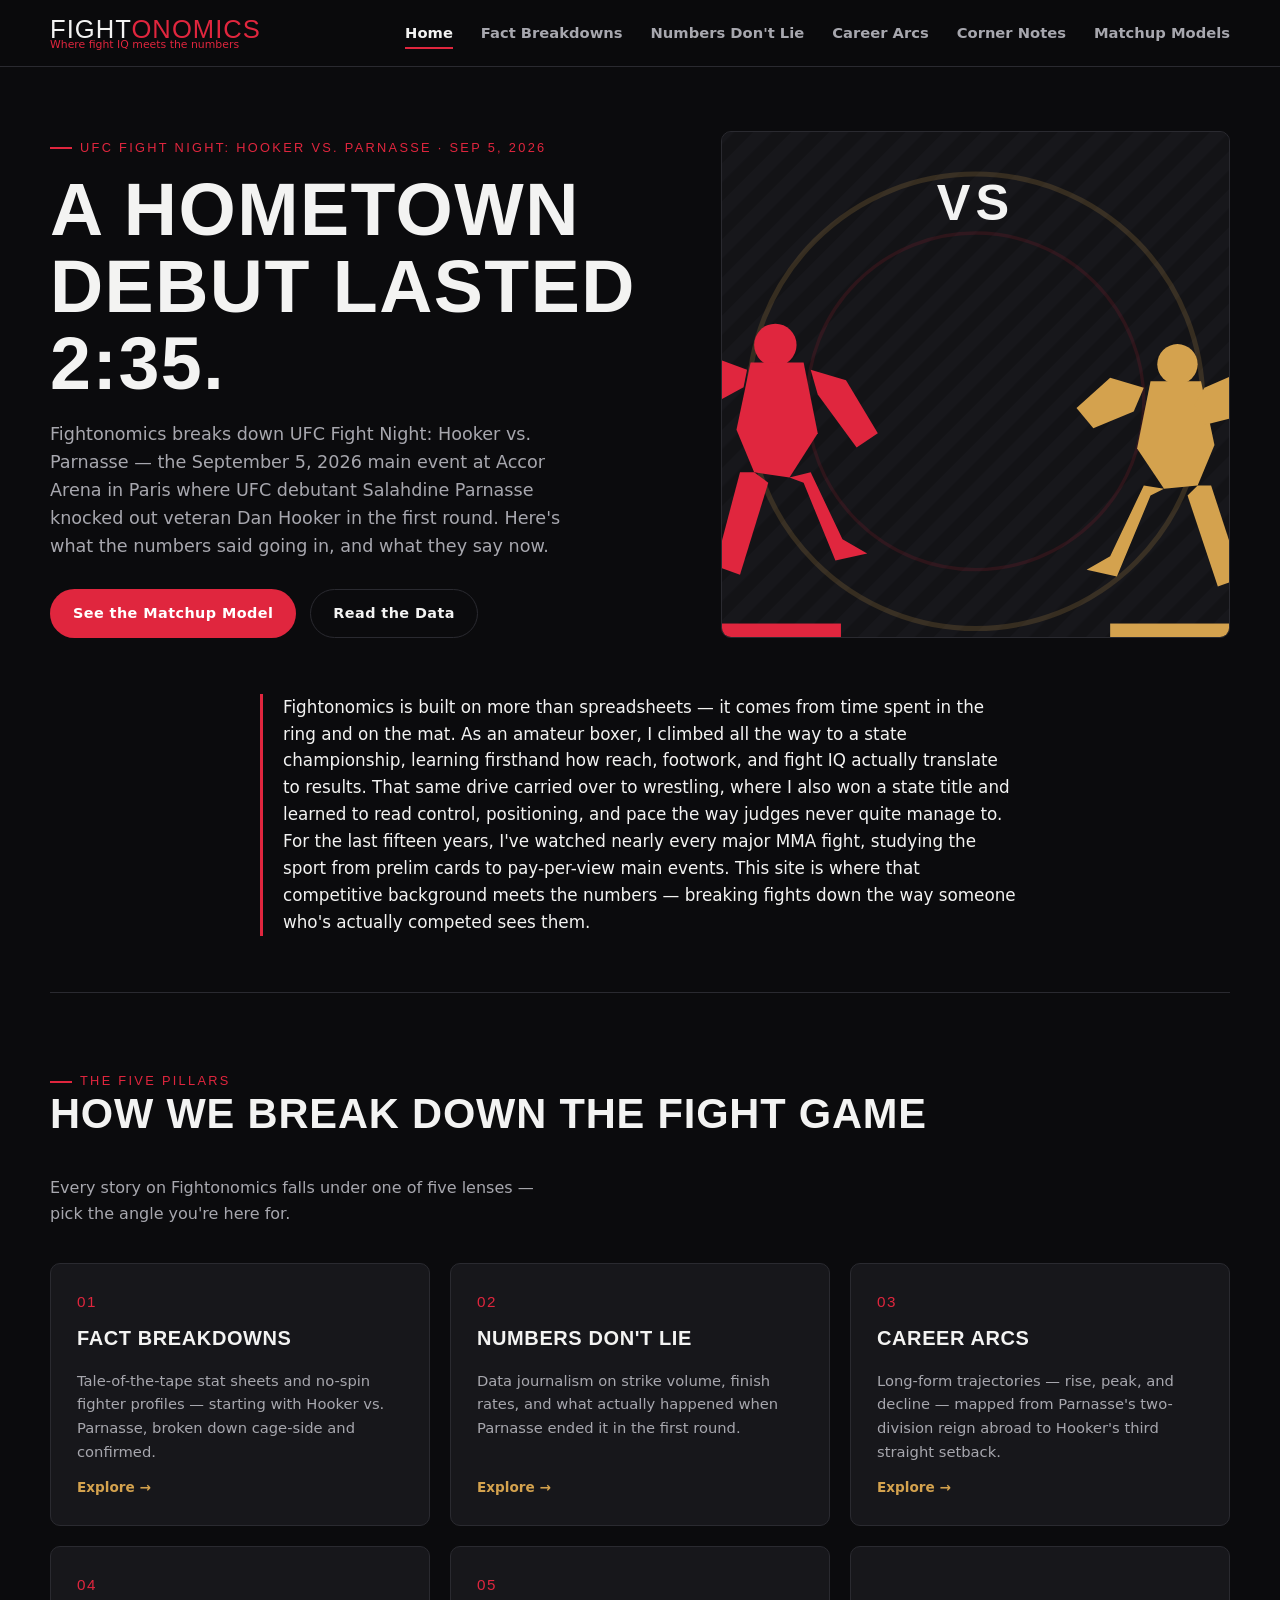
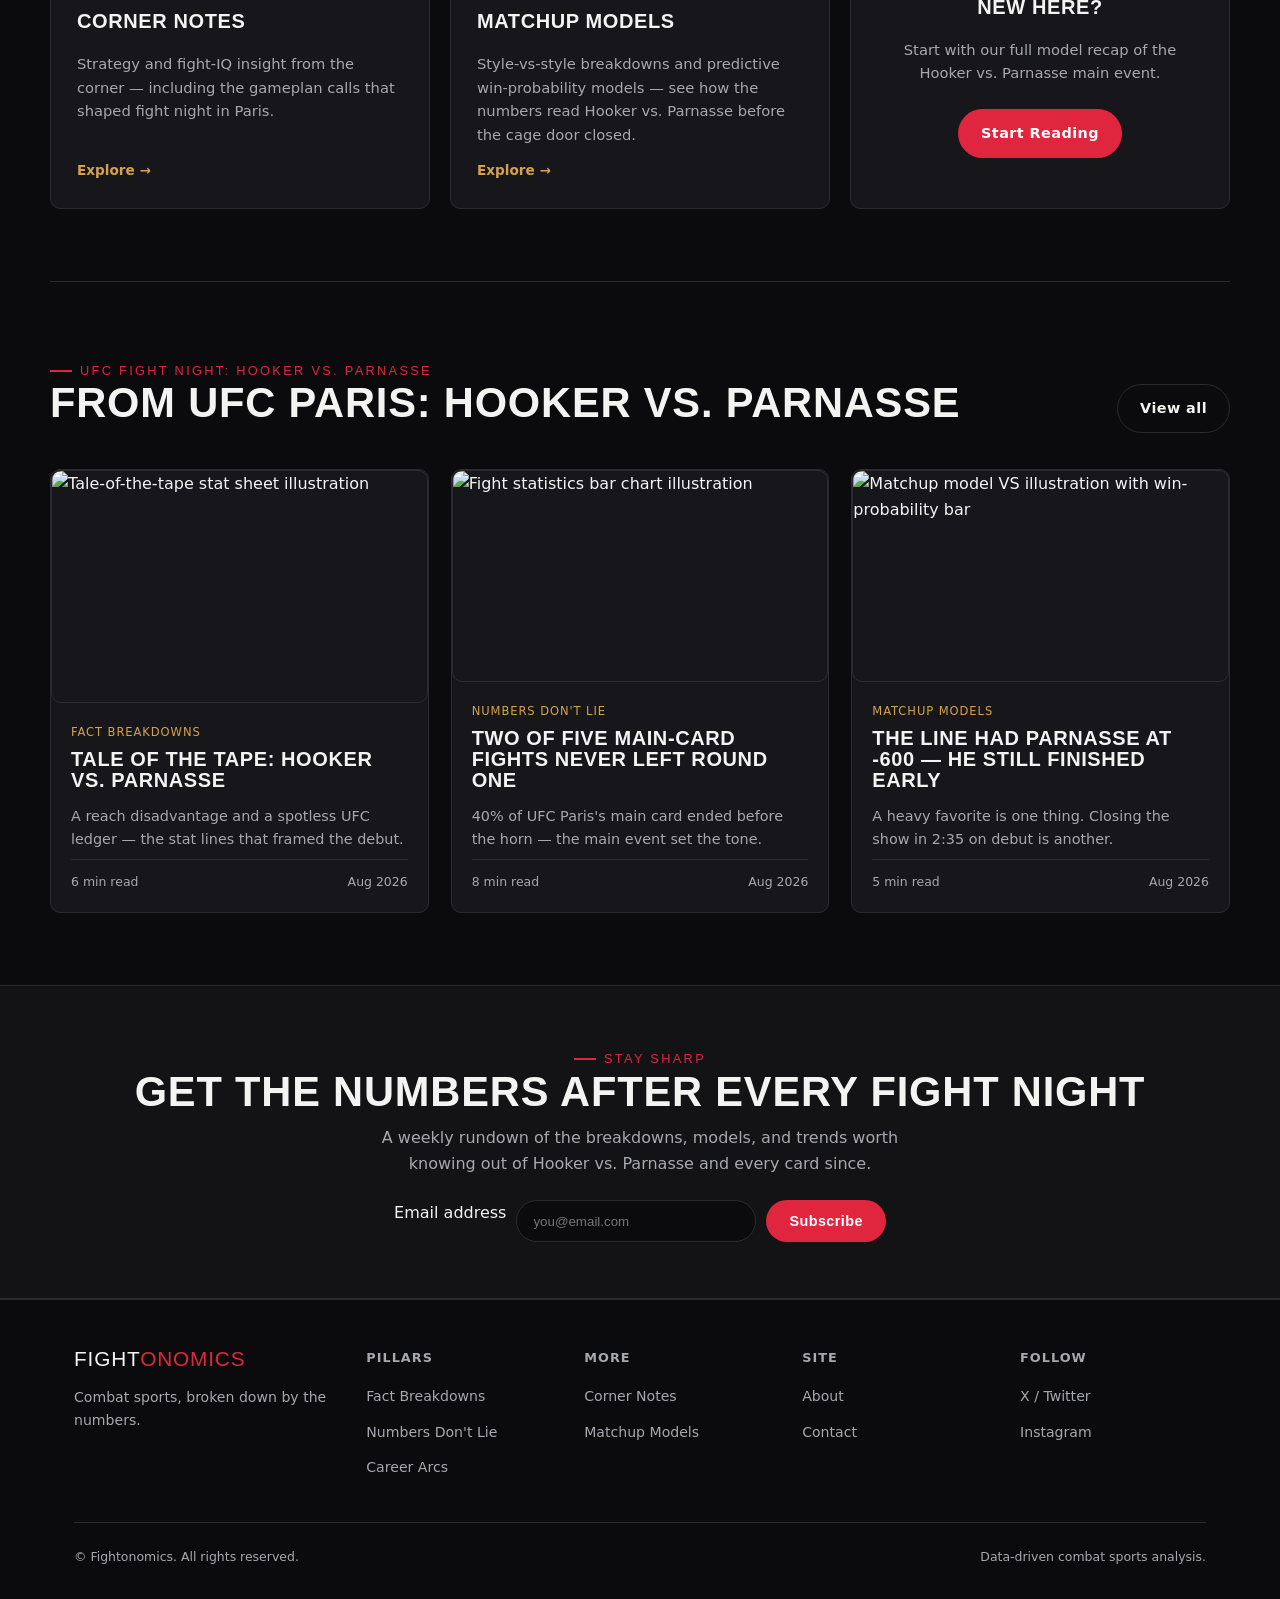
==== index.html @ f492d39c "Update site to the latest completed event: Hooker vs. Parnasse main was still framed as an UFC 330 (" ====
<!DOCTYPE html>
<html lang="en">
<head>
<meta charset="UTF-8">
<meta name="viewport" content="width=device-width, initial-scale=1.0">
<title>Parnasse Announces Himself in Paris — Fightonomics</title>
<meta name="description" content="Fightonomics breaks down UFC Fight Night: Hooker vs. Parnasse with fact-checked stat sheets, data journalism, career trajectories, corner-side insight, and a full matchup model recap.">
<link rel="canonical" href="https://jstoneman0715-gif.github.io/">
<link rel="stylesheet" href="style.css">
</head>
<body>

<header class="site-header">
  <div class="container nav">
    <a href="index.html" class="brand">
      <span class="brand-mark">FIGHT<span>ONOMICS</span>
        <span class="brand-tag">Where fight IQ meets the numbers</span>
      </span>
    </a>
    <button class="nav-toggle" aria-label="Toggle navigation" aria-expanded="false">
      <span></span><span></span><span></span>
    </button>
    <ul class="nav-links">
      <li><a href="index.html" aria-current="page">Home</a></li>
      <li><a href="fact-breakdowns.html">Fact Breakdowns</a></li>
      <li><a href="numbers-dont-lie.html">Numbers Don't Lie</a></li>
      <li><a href="career-arcs.html">Career Arcs</a></li>
      <li><a href="corner-notes.html">Corner Notes</a></li>
      <li><a href="matchup-models.html">Matchup Models</a></li>
    </ul>
  </div>
</header>

<main>

  <!-- ================= HERO ================= -->
  <section class="hero container">
    <div class="hero-grid">
      <div>
        <span class="eyebrow">UFC Fight Night: Hooker vs. Parnasse · Sep 5, 2026</span>
        <h1>A hometown debut lasted 2:35.</h1>
        <p class="lede">Fightonomics breaks down UFC Fight Night: Hooker vs. Parnasse — the September 5, 2026 main event at Accor Arena in Paris where UFC debutant Salahdine Parnasse knocked out veteran Dan Hooker in the first round. Here's what the numbers said going in, and what they say now.</p>
        <div class="hero-actions">
          <a href="matchup-models.html" class="btn btn-primary">See the Matchup Model</a>
          <a href="numbers-dont-lie.html" class="btn btn-outline">Read the Data</a>
        </div>
      </div>
      <img class="art ph-hero" src="images/hero-hooker-parnasse.svg" alt="Dan Hooker and Salahdine Parnasse squaring off before the bell">
    </div>
  </section>

  <!-- ================= INTRO / ABOUT THE AUTHOR ================= -->
  <section class="container intro-bio-wrap">
    <p class="intro-bio">Fightonomics is built on more than spreadsheets — it comes from time spent in the ring and on the mat. As an amateur boxer, I climbed all the way to a state championship, learning firsthand how reach, footwork, and fight IQ actually translate to results. That same drive carried over to wrestling, where I also won a state title and learned to read control, positioning, and pace the way judges never quite manage to. For the last fifteen years, I've watched nearly every major MMA fight, studying the sport from prelim cards to pay-per-view main events. This site is where that competitive background meets the numbers — breaking fights down the way someone who's actually competed sees them.</p>
  </section>

  <!-- ================= 5 PILLARS ================= -->
  <section class="section container">
    <div class="section-head">
      <div>
        <span class="eyebrow">The Five Pillars</span>
        <h2>How we break down the fight game</h2>
      </div>
      <p>Every story on Fightonomics falls under one of five lenses — pick the angle you're here for.</p>
    </div>

    <div class="pillars-grid">
      <div class="pillar-card">
        <span class="pillar-num">01</span>
        <h3>Fact Breakdowns</h3>
        <p>Tale-of-the-tape stat sheets and no-spin fighter profiles — starting with Hooker vs. Parnasse, broken down cage-side and confirmed.</p>
        <a href="fact-breakdowns.html" class="card-link">Explore &rarr;</a>
      </div>
      <div class="pillar-card">
        <span class="pillar-num">02</span>
        <h3>Numbers Don't Lie</h3>
        <p>Data journalism on strike volume, finish rates, and what actually happened when Parnasse ended it in the first round.</p>
        <a href="numbers-dont-lie.html" class="card-link">Explore &rarr;</a>
      </div>
      <div class="pillar-card">
        <span class="pillar-num">03</span>
        <h3>Career Arcs</h3>
        <p>Long-form trajectories — rise, peak, and decline — mapped from Parnasse's two-division reign abroad to Hooker's third straight setback.</p>
        <a href="career-arcs.html" class="card-link">Explore &rarr;</a>
      </div>
      <div class="pillar-card">
        <span class="pillar-num">04</span>
        <h3>Corner Notes</h3>
        <p>Strategy and fight-IQ insight from the corner — including the gameplan calls that shaped fight night in Paris.</p>
        <a href="corner-notes.html" class="card-link">Explore &rarr;</a>
      </div>
      <div class="pillar-card">
        <span class="pillar-num">05</span>
        <h3>Matchup Models</h3>
        <p>Style-vs-style breakdowns and predictive win-probability models — see how the numbers read Hooker vs. Parnasse before the cage door closed.</p>
        <a href="matchup-models.html" class="card-link">Explore &rarr;</a>
      </div>
      <div class="pillar-card" style="justify-content:center; align-items:center; text-align:center;">
        <h3 style="margin-bottom:6px;">New here?</h3>
        <p>Start with our full model recap of the Hooker vs. Parnasse main event.</p>
        <a href="matchup-models.html" class="btn btn-primary" style="margin-top:10px;">Start Reading</a>
      </div>
    </div>
  </section>

  <!-- ================= FEATURED ================= -->
  <section class="section container">
    <div class="section-head">
      <div>
        <span class="eyebrow">UFC Fight Night: Hooker vs. Parnasse</span>
        <h2>From UFC Paris: Hooker vs. Parnasse</h2>
      </div>
      <a href="numbers-dont-lie.html" class="btn btn-outline">View all</a>
    </div>

    <div class="card-grid">
      <article class="article-card">
        <img class="art ph-wide" src="images/card-tape.svg" alt="Tale-of-the-tape stat sheet illustration">
        <div class="card-body">
          <span class="card-meta">Fact Breakdowns</span>
          <h3>Tale of the Tape: Hooker vs. Parnasse</h3>
          <p>A reach disadvantage and a spotless UFC ledger — the stat lines that framed the debut.</p>
          <div class="card-foot">
            <span>6 min read</span>
            <span>Aug 2026</span>
          </div>
        </div>
      </article>

      <article class="article-card">
        <img class="art ph-wide" src="images/card-data.svg" alt="Fight statistics bar chart illustration">
        <div class="card-body">
          <span class="card-meta">Numbers Don't Lie</span>
          <h3>Two of five main-card fights never left round one</h3>
          <p>40% of UFC Paris's main card ended before the horn — the main event set the tone.</p>
          <div class="card-foot">
            <span>8 min read</span>
            <span>Aug 2026</span>
          </div>
        </div>
      </article>

      <article class="article-card">
        <img class="art ph-wide" src="images/card-matchup.svg" alt="Matchup model VS illustration with win-probability bar">
        <div class="card-body">
          <span class="card-meta">Matchup Models</span>
          <h3>The line had Parnasse at -600 — he still finished early</h3>
          <p>A heavy favorite is one thing. Closing the show in 2:35 on debut is another.</p>
          <div class="card-foot">
            <span>5 min read</span>
            <span>Aug 2026</span>
          </div>
        </div>
      </article>
    </div>
  </section>

  <!-- ================= CTA ================= -->
  <section class="cta-band">
    <div class="container">
      <span class="eyebrow" style="justify-content:center;">Stay Sharp</span>
      <h2>Get the numbers after every fight night</h2>
      <p>A weekly rundown of the breakdowns, models, and trends worth knowing out of Hooker vs. Parnasse and every card since.</p>
      <form onsubmit="return false;" style="display:flex; gap:10px; justify-content:center; flex-wrap:wrap;">
        <label for="signup-email" class="visually-hidden">Email address</label>
        <input type="email" id="signup-email" name="email" autocomplete="email" placeholder="you@email.com" style="padding:12px 16px; border-radius:999px; border:1px solid var(--border); background:var(--bg); color:var(--text); min-width:240px;">
        <button class="btn btn-primary" type="submit">Subscribe</button>
      </form>
    </div>
  </section>

</main>

<footer class="site-footer">
  <div class="container">
    <div class="footer-grid">
      <div class="footer-col">
        <span class="brand-mark" style="font-size:1.3rem;">FIGHT<span style="color:var(--accent);">ONOMICS</span></span>
        <p style="margin-top:12px; font-size:0.88rem; max-width:260px;">Combat sports, broken down by the numbers.</p>
      </div>
      <div class="footer-col">
        <h4>Pillars</h4>
        <ul>
          <li><a href="fact-breakdowns.html">Fact Breakdowns</a></li>
          <li><a href="numbers-dont-lie.html">Numbers Don't Lie</a></li>
          <li><a href="career-arcs.html">Career Arcs</a></li>
        </ul>
      </div>
      <div class="footer-col">
        <h4>More</h4>
        <ul>
          <li><a href="corner-notes.html">Corner Notes</a></li>
          <li><a href="matchup-models.html">Matchup Models</a></li>
        </ul>
      </div>
      <div class="footer-col">
        <h4>Site</h4>
        <ul>
          <li><a href="#">About</a></li>
          <li><a href="#">Contact</a></li>
        </ul>
      </div>
      <div class="footer-col">
        <h4>Follow</h4>
        <ul>
          <li><a href="#">X / Twitter</a></li>
          <li><a href="#">Instagram</a></li>
        </ul>
      </div>
    </div>
    <div class="footer-bottom">
      <span>&copy; <span id="year"></span> Fightonomics. All rights reserved.</span>
      <span>Data-driven combat sports analysis.</span>
    </div>
  </div>
</footer>

<script src="script.js"></script>
</body>
</html>
---- style.css ----
/* ==========================================================================
   Fightonomics — global styles
   ========================================================================== */

:root {
  --bg: #0b0b0d;
  --bg-alt: #131316;
  --bg-card: #17171b;
  --border: #2a2a30;
  --text: #f3f3f2;
  --text-dim: #a7a7ae;
  --accent: #e0263e;      /* fight-night red */
  --accent-dim: #8c1826;
  --gold: #d4a24e;        /* corner-gold accent */
  --radius: 10px;
  --max-width: 1180px;
  --font-display: "Bebas Neue", "Archivo Black", Impact, sans-serif;
  --font-body: "Inter", "Segoe UI", system-ui, -apple-system, sans-serif;
}

* { box-sizing: border-box; }

html { scroll-behavior: smooth; }

body {
  margin: 0;
  background: var(--bg);
  color: var(--text);
  font-family: var(--font-body);
  line-height: 1.6;
  -webkit-font-smoothing: antialiased;
}

img { max-width: 100%; display: block; }

a { color: inherit; text-decoration: none; }

.container {
  max-width: var(--max-width);
  margin: 0 auto;
  padding: 0 24px;
}

/* Fallback display font stack — no external font loads by default */
h1, h2, h3, .brand-mark, .stat-num {
  font-family: var(--font-display), var(--font-body);
  letter-spacing: 0.02em;
  text-transform: uppercase;
  line-height: 1.05;
}

h1 { font-size: clamp(2.4rem, 6vw, 4.6rem); margin: 0 0 16px; }
h2 { font-size: clamp(1.8rem, 4vw, 2.6rem); margin: 0 0 8px; }
h3 { font-size: 1.25rem; margin: 0 0 6px; letter-spacing: 0.03em; }
p { color: var(--text-dim); }

.eyebrow {
  display: inline-flex;
  align-items: center;
  gap: 8px;
  font-family: var(--font-display), var(--font-body);
  letter-spacing: 0.18em;
  text-transform: uppercase;
  font-size: 0.8rem;
  color: var(--accent);
}
.eyebrow::before {
  content: "";
  width: 22px;
  height: 2px;
  background: var(--accent);
  display: inline-block;
}

.section {
  padding: 72px 0;
  border-top: 1px solid var(--border);
}
.section-head {
  display: flex;
  align-items: flex-end;
  justify-content: space-between;
  gap: 24px;
  margin-bottom: 36px;
  flex-wrap: wrap;
}
.section-head p { max-width: 520px; margin: 8px 0 0; }

.btn {
  display: inline-flex;
  align-items: center;
  gap: 8px;
  padding: 12px 22px;
  border-radius: 999px;
  font-weight: 700;
  font-size: 0.9rem;
  letter-spacing: 0.03em;
  border: 1px solid transparent;
  cursor: pointer;
  transition: transform 0.15s ease, background 0.15s ease, border-color 0.15s ease;
}
.btn-primary { background: var(--accent); color: #fff; }
.btn-primary:hover { background: #ff2e49; transform: translateY(-1px); }
.btn-outline { border-color: var(--border); color: var(--text); }
.btn-outline:hover { border-color: var(--accent); color: var(--accent); }

/* ---------- Header / Nav ---------- */
.site-header {
  position: sticky;
  top: 0;
  z-index: 50;
  background: rgba(11, 11, 13, 0.9);
  backdrop-filter: blur(10px);
  border-bottom: 1px solid var(--border);
}
.nav {
  display: flex;
  align-items: center;
  justify-content: space-between;
  padding: 16px 0;
}
.brand {
  display: flex;
  align-items: center;
  gap: 10px;
}
.brand-mark {
  font-size: 1.6rem;
  letter-spacing: 0.04em;
}
.brand-mark span { color: var(--accent); }
.brand-tag {
  display: block;
  font-family: var(--font-body);
  text-transform: none;
  letter-spacing: normal;
  font-size: 0.68rem;
  color: var(--text-dim);
  margin-top: -4px;
}

.nav-links {
  display: flex;
  align-items: center;
  gap: 28px;
  list-style: none;
  margin: 0;
  padding: 0;
}
.nav-links a {
  font-size: 0.92rem;
  font-weight: 600;
  color: var(--text-dim);
  padding: 6px 0;
  border-bottom: 2px solid transparent;
  transition: color 0.15s ease, border-color 0.15s ease;
}
.nav-links a:hover,
.nav-links a[aria-current="page"] {
  color: var(--text);
  border-color: var(--accent);
}

.nav-toggle {
  display: none;
  flex-direction: column;
  gap: 5px;
  background: none;
  border: none;
  cursor: pointer;
  padding: 6px;
}
.nav-toggle span {
  width: 24px;
  height: 2px;
  background: var(--text);
  display: block;
}

/* ---------- Hero ---------- */
.hero {
  padding: 64px 0 56px;
  border-top: none;
}
.hero-grid {
  display: grid;
  grid-template-columns: 1.1fr 0.9fr;
  gap: 48px;
  align-items: center;
}
.hero h1 { margin-top: 12px; }
.hero p.lede {
  font-size: 1.1rem;
  max-width: 520px;
}
.hero-actions {
  display: flex;
  gap: 14px;
  margin-top: 28px;
  flex-wrap: wrap;
}

/* ---------- Image placeholder system ----------
   Drop your own <img> in place of these .img-placeholder blocks,
   or set a background-image and remove the placeholder class. */
.img-placeholder {
  position: relative;
  display: flex;
  align-items: center;
  justify-content: center;
  background: repeating-linear-gradient(
    135deg,
    var(--bg-card),
    var(--bg-card) 10px,
    #1c1c21 10px,
    #1c1c21 20px
  );
  border: 1.5px dashed var(--border);
  border-radius: var(--radius);
  color: var(--text-dim);
  text-align: center;
  overflow: hidden;
}
.img-placeholder::before {
  content: "";
  width: 34px;
  height: 34px;
  margin-bottom: 8px;
  background: url("data:image/svg+xml,%3Csvg xmlns='http://www.w3.org/2000/svg' viewBox='0 0 24 24' fill='none' stroke='%23a7a7ae' stroke-width='1.5'%3E%3Crect x='3' y='3' width='18' height='18' rx='2'/%3E%3Ccircle cx='8.5' cy='8.5' r='1.5'/%3E%3Cpath d='M21 15l-5-5L5 21'/%3E%3C/svg%3E") no-repeat center / contain;
  display: block;
}
.img-placeholder .ph-label {
  display: flex;
  flex-direction: column;
  align-items: center;
  padding: 0 12px;
}
.img-placeholder .ph-title {
  font-weight: 700;
  font-size: 0.82rem;
  color: var(--text);
  text-transform: uppercase;
  letter-spacing: 0.04em;
}
.img-placeholder .ph-size {
  font-size: 0.72rem;
  margin-top: 2px;
  color: var(--text-dim);
}

.ph-hero { aspect-ratio: 4 / 3; }
.ph-square { aspect-ratio: 1 / 1; }
.ph-wide { aspect-ratio: 16 / 9; }
.ph-portrait { aspect-ratio: 3 / 4; }
.ph-banner { aspect-ratio: 21 / 6; }

/* ---------- Illustrated art (replaces the placeholder look with real graphics) ---------- */
.art {
  display: block;
  width: 100%;
  height: 100%;
  border-radius: var(--radius);
  border: 1px solid var(--border);
  object-fit: cover;
  object-position: center;
  background: var(--bg-card);
}
.art.note-avatar {
  border-radius: 50%;
}
.art.mirror {
  transform: scaleX(-1);
}

/* ---------- Intro / about-the-author bio ---------- */
.intro-bio-wrap {
  padding: 0 24px 56px;
}
.intro-bio {
  max-width: 760px;
  margin: 0 auto;
  font-size: 1.05rem;
  color: var(--text);
  text-align: left;
  border-left: 3px solid var(--accent);
  padding-left: 20px;
}

/* ---------- Pillar grid on homepage ---------- */
.pillars-grid {
  display: grid;
  grid-template-columns: repeat(3, 1fr);
  gap: 20px;
}
.pillar-card {
  background: var(--bg-card);
  border: 1px solid var(--border);
  border-radius: var(--radius);
  padding: 26px;
  display: flex;
  flex-direction: column;
  gap: 14px;
  transition: border-color 0.15s ease, transform 0.15s ease;
}
.pillar-card:hover {
  border-color: var(--accent);
  transform: translateY(-3px);
}
.pillar-num {
  font-family: var(--font-display), var(--font-body);
  font-size: 0.95rem;
  color: var(--accent);
  letter-spacing: 0.1em;
}
.pillar-card p { font-size: 0.92rem; margin: 0; }
.pillar-card .card-link {
  margin-top: auto;
  font-size: 0.85rem;
  font-weight: 700;
  color: var(--gold);
  display: inline-flex;
  align-items: center;
  gap: 6px;
}

/* ---------- Article / content cards ---------- */
.card-grid {
  display: grid;
  grid-template-columns: repeat(3, 1fr);
  gap: 22px;
}
.card-grid.cols-2 { grid-template-columns: repeat(2, 1fr); }
.card-grid.cols-4 { grid-template-columns: repeat(4, 1fr); }
.article-card {
  background: var(--bg-card);
  border: 1px solid var(--border);
  border-radius: var(--radius);
  overflow: hidden;
  display: flex;
  flex-direction: column;
}
.article-card .card-body {
  padding: 20px;
  display: flex;
  flex-direction: column;
  gap: 8px;
  flex: 1;
}
.card-meta {
  font-size: 0.72rem;
  letter-spacing: 0.08em;
  text-transform: uppercase;
  color: var(--gold);
}
.article-card p { font-size: 0.9rem; margin: 0; }
.card-foot {
  margin-top: auto;
  display: flex;
  align-items: center;
  justify-content: space-between;
  font-size: 0.78rem;
  color: var(--text-dim);
  padding-top: 12px;
  border-top: 1px solid var(--border);
}

/* ---------- Stat bars (Numbers Don't Lie) ---------- */
.stat-row {
  display: grid;
  grid-template-columns: 160px 1fr 60px;
  align-items: center;
  gap: 14px;
  margin-bottom: 16px;
}
.stat-row .stat-label { font-size: 0.88rem; font-weight: 600; }
.stat-track {
  height: 10px;
  background: var(--bg-alt);
  border: 1px solid var(--border);
  border-radius: 999px;
  overflow: hidden;
}
.stat-fill {
  height: 100%;
  background: linear-gradient(90deg, var(--accent-dim), var(--accent));
  border-radius: 999px;
}
.stat-value { font-size: 0.85rem; color: var(--text-dim); text-align: right; }

.stat-tiles {
  display: grid;
  grid-template-columns: repeat(4, 1fr);
  gap: 16px;
}
.stat-tile {
  background: var(--bg-card);
  border: 1px solid var(--border);
  border-radius: var(--radius);
  padding: 20px;
  text-align: center;
}
.stat-num {
  font-size: 2.2rem;
  color: var(--accent);
}
.stat-tile .stat-desc {
  font-size: 0.78rem;
  color: var(--text-dim);
  margin-top: 4px;
}

/* ---------- Timeline (Career Arcs) ---------- */
.timeline {
  position: relative;
  padding-left: 32px;
  border-left: 2px solid var(--border);
}
.timeline-item {
  position: relative;
  padding-bottom: 34px;
}
.timeline-item::before {
  content: "";
  position: absolute;
  left: -39px;
  top: 4px;
  width: 14px;
  height: 14px;
  border-radius: 50%;
  background: var(--accent);
  border: 3px solid var(--bg);
}
.timeline-year {
  font-family: var(--font-display), var(--font-body);
  color: var(--gold);
  font-size: 0.95rem;
  letter-spacing: 0.06em;
}

/* ---------- Tale of the tape table (Fact Breakdowns) ---------- */
.tape-table {
  width: 100%;
  border-collapse: collapse;
  background: var(--bg-card);
  border: 1px solid var(--border);
  border-radius: var(--radius);
  overflow: hidden;
}
.tape-table th, .tape-table td {
  padding: 12px 16px;
  border-bottom: 1px solid var(--border);
  font-size: 0.9rem;
  text-align: center;
}
.tape-table th {
  background: var(--bg-alt);
  text-transform: uppercase;
  font-size: 0.72rem;
  letter-spacing: 0.08em;
  color: var(--text-dim);
}
.tape-table td:nth-child(2) {
  text-align: left;
  color: var(--text-dim);
  font-weight: 600;
}
.tape-table tr:last-child td { border-bottom: none; }

/* ---------- Quote / corner note card ---------- */
.note-card {
  background: var(--bg-card);
  border: 1px solid var(--border);
  border-left: 3px solid var(--gold);
  border-radius: var(--radius);
  padding: 24px;
  display: flex;
  gap: 18px;
}
.note-card blockquote {
  margin: 0;
  font-size: 1rem;
  color: var(--text);
}
.note-card cite {
  display: block;
  margin-top: 10px;
  font-style: normal;
  font-size: 0.8rem;
  color: var(--text-dim);
}
.note-avatar { flex-shrink: 0; width: 56px; height: 56px; border-radius: 50%; }

/* ---------- Matchup vs. card (Matchup Models) ---------- */
.vs-card {
  background: var(--bg-card);
  border: 1px solid var(--border);
  border-radius: var(--radius);
  padding: 26px;
}
.vs-grid {
  display: grid;
  grid-template-columns: 1fr auto 1fr;
  align-items: center;
  gap: 18px;
}
.fighter-col { text-align: center; }
.fighter-col h3 { margin: 12px 0 2px; }
.fighter-col .record { font-size: 0.8rem; color: var(--text-dim); }
.vs-mark {
  font-family: var(--font-display), var(--font-body);
  font-size: 1.6rem;
  color: var(--accent);
}
.win-prob {
  margin-top: 22px;
  display: flex;
  height: 14px;
  border-radius: 999px;
  overflow: hidden;
  border: 1px solid var(--border);
}
.win-prob .a { background: var(--accent); }
.win-prob .b { background: var(--gold); }
.win-prob-labels {
  display: flex;
  justify-content: space-between;
  font-size: 0.78rem;
  color: var(--text-dim);
  margin-top: 8px;
}

/* ---------- CTA band ---------- */
.cta-band {
  background: var(--bg-alt);
  border-top: 1px solid var(--border);
  border-bottom: 1px solid var(--border);
  padding: 56px 0;
  text-align: center;
}
.cta-band h2 { margin-bottom: 12px; }
.cta-band p { max-width: 520px; margin: 0 auto 24px; }

/* ---------- Footer ---------- */
.site-footer {
  padding: 48px 0 32px;
  border-top: 1px solid var(--border);
}
.footer-grid {
  display: grid;
  grid-template-columns: 1.4fr repeat(4, 1fr);
  gap: 32px;
  margin-bottom: 32px;
}
.footer-col h4 {
  font-size: 0.8rem;
  text-transform: uppercase;
  letter-spacing: 0.08em;
  color: var(--text-dim);
  margin: 0 0 14px;
}
.footer-col ul { list-style: none; margin: 0; padding: 0; }
.footer-col li { margin-bottom: 10px; }
.footer-col a { font-size: 0.88rem; color: var(--text-dim); }
.footer-col a:hover { color: var(--accent); }
.footer-link-inactive { font-size: 0.88rem; color: var(--text-dim); opacity: 0.6; }
.footer-bottom {
  display: flex;
  justify-content: space-between;
  align-items: center;
  padding-top: 24px;
  border-top: 1px solid var(--border);
  font-size: 0.78rem;
  color: var(--text-dim);
  flex-wrap: wrap;
  gap: 12px;
}

/* ---------- Page header (used on pillar pages) ---------- */
.page-header {
  padding: 56px 0 40px;
}
.page-header .img-placeholder { margin-top: 28px; }

/* ---------- Responsive ---------- */
@media (max-width: 900px) {
  .hero-grid { grid-template-columns: 1fr; }
  .pillars-grid { grid-template-columns: repeat(2, 1fr); }
  .card-grid, .card-grid.cols-2, .card-grid.cols-4 { grid-template-columns: repeat(2, 1fr); }
  .stat-tiles { grid-template-columns: repeat(2, 1fr); }
  .footer-grid { grid-template-columns: 1fr 1fr; }
  .vs-grid { grid-template-columns: 1fr; }
  .vs-mark { transform: rotate(90deg); }
}

@media (max-width: 680px) {
  .nav-links {
    position: absolute;
    top: 100%;
    left: 0;
    right: 0;
    background: var(--bg);
    border-bottom: 1px solid var(--border);
    flex-direction: column;
    align-items: flex-start;
    padding: 16px 24px 24px;
    gap: 16px;
    display: none;
  }
  .nav-links.open { display: flex; }
  .nav-toggle { display: flex; }
  .pillars-grid { grid-template-columns: 1fr; }
  .card-grid, .card-grid.cols-2, .card-grid.cols-4 { grid-template-columns: 1fr; }
  .stat-tiles { grid-template-columns: 1fr 1fr; }
  .footer-grid { grid-template-columns: 1fr 1fr; }
  .stat-row { grid-template-columns: 100px 1fr 44px; }
}
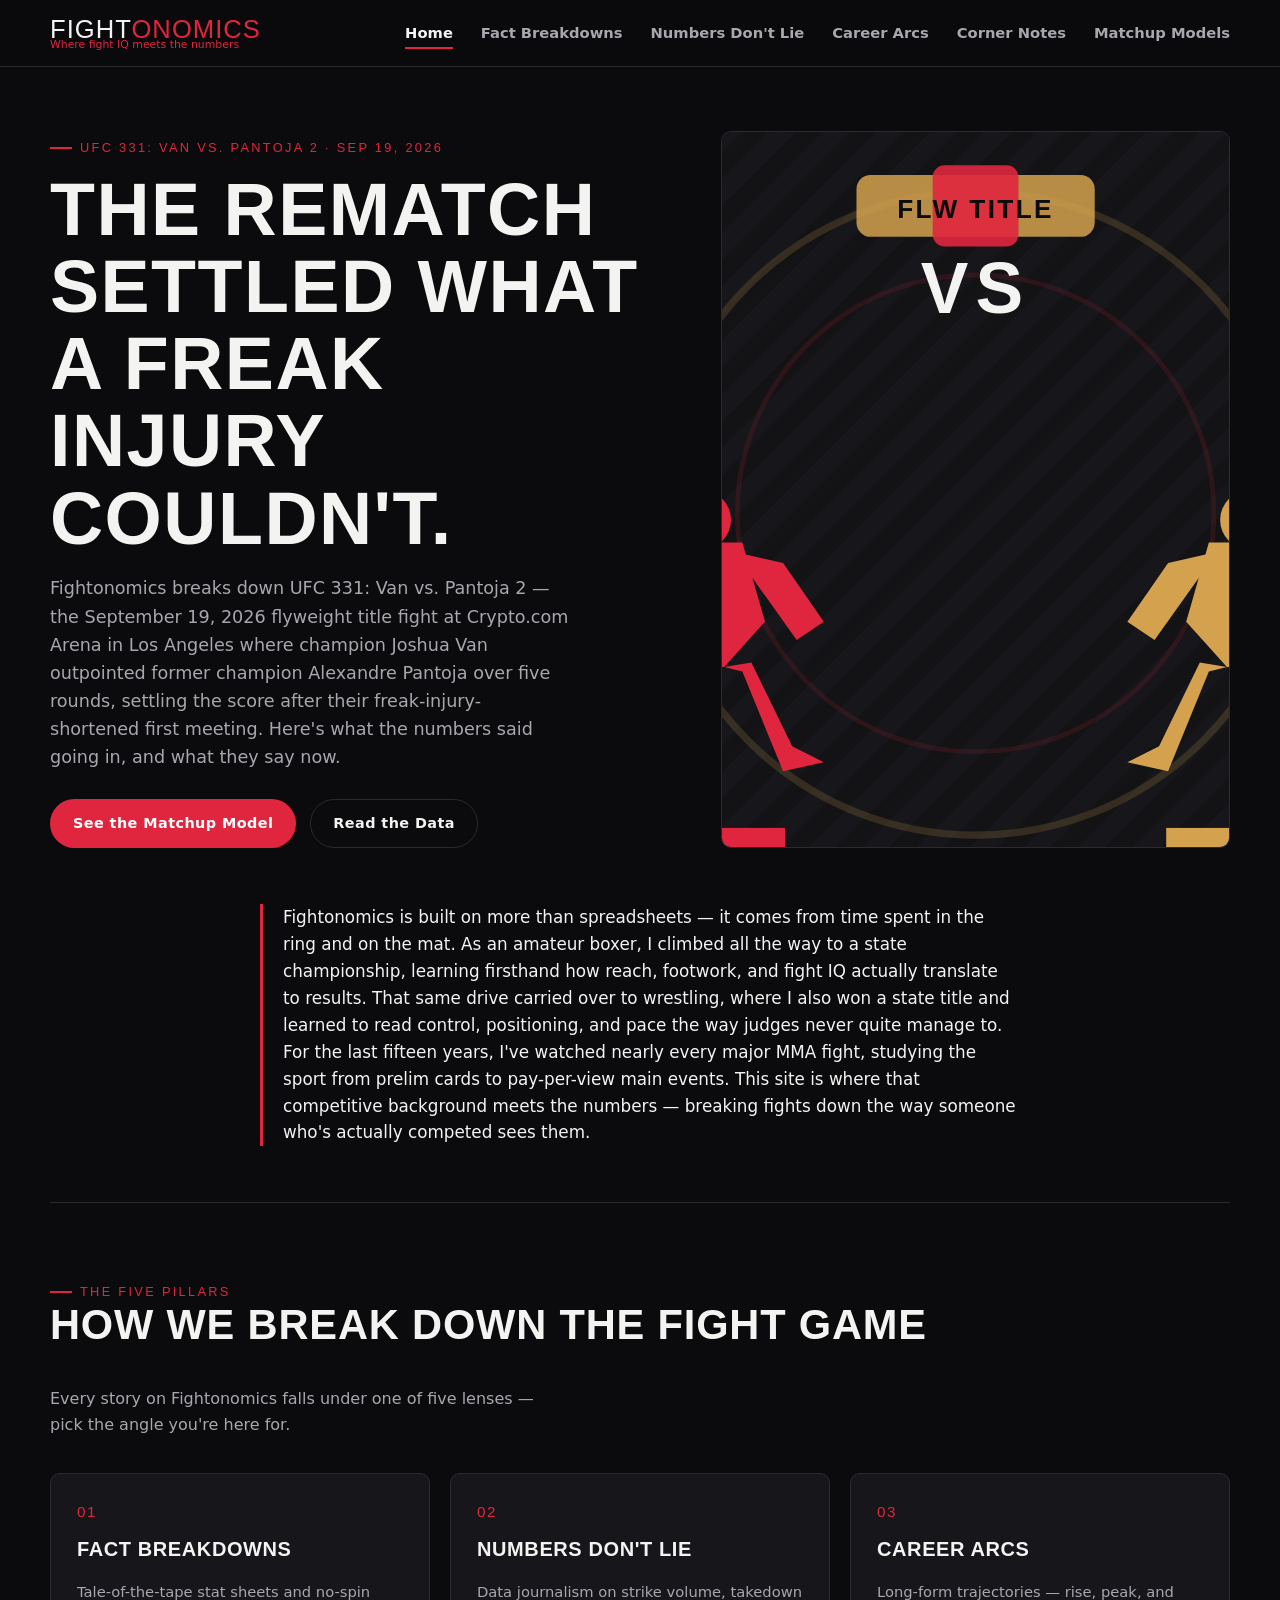
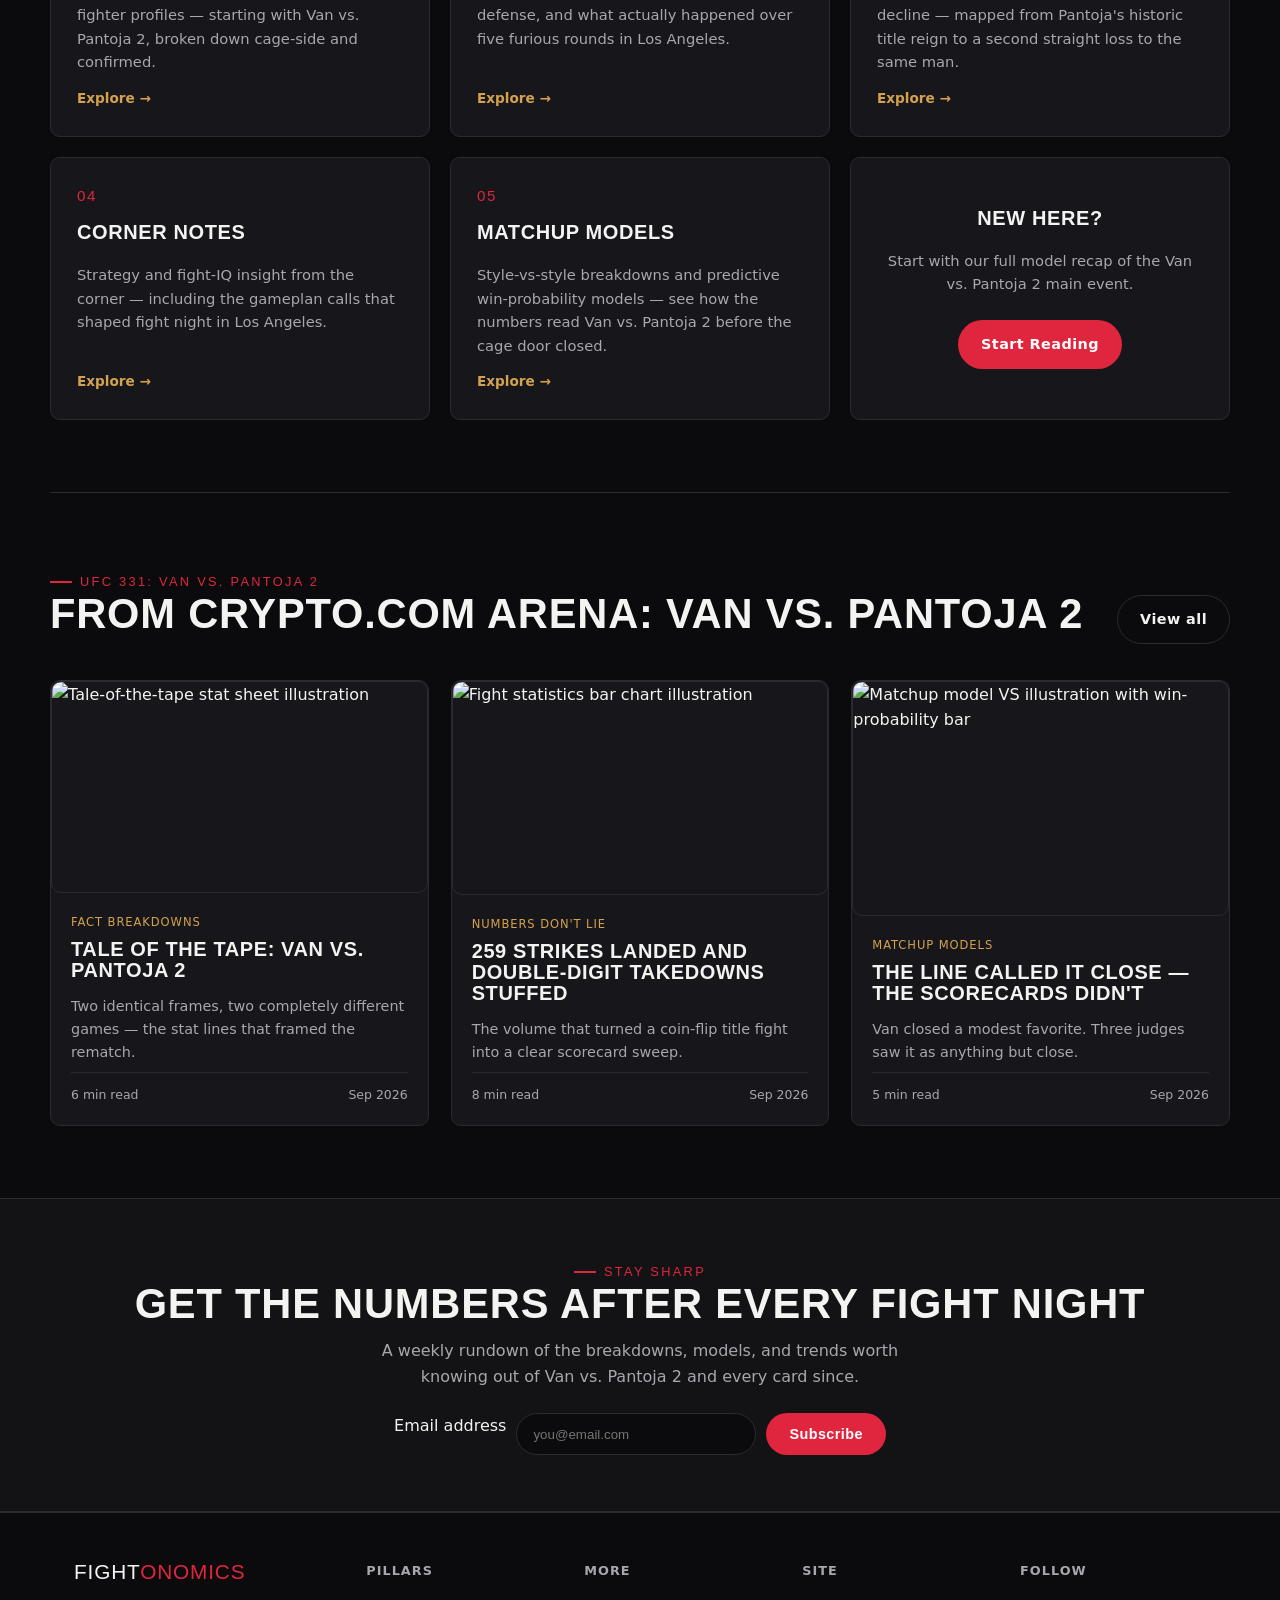
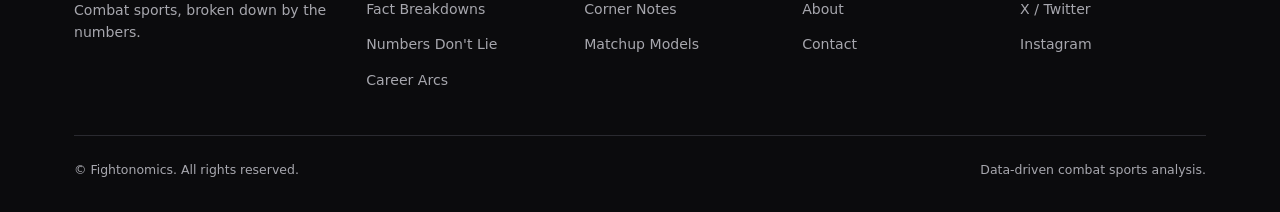
==== commit 8ca5456c: "Update site to the latest completed event: Van vs. Pantoja 2 main was still on Hooker vs. Parnasse (" ====
--- a/index.html
+++ b/index.html
@@ -3,8 +3,8 @@
 <head>
 <meta charset="UTF-8">
 <meta name="viewport" content="width=device-width, initial-scale=1.0">
-<title>Parnasse Announces Himself in Paris — Fightonomics</title>
-<meta name="description" content="Fightonomics breaks down UFC Fight Night: Hooker vs. Parnasse with fact-checked stat sheets, data journalism, career trajectories, corner-side insight, and a full matchup model recap.">
+<title>Van Erases Every Doubt — Fightonomics</title>
+<meta name="description" content="Fightonomics breaks down UFC 331: Van vs. Pantoja 2 with fact-checked stat sheets, data journalism, career trajectories, corner-side insight, and a full matchup model recap.">
 <link rel="canonical" href="https://jstoneman0715-gif.github.io/">
 <link rel="stylesheet" href="style.css">
 </head>
@@ -37,15 +37,15 @@
   <section class="hero container">
     <div class="hero-grid">
       <div>
-        <span class="eyebrow">UFC Fight Night: Hooker vs. Parnasse · Sep 5, 2026</span>
-        <h1>A hometown debut lasted 2:35.</h1>
-        <p class="lede">Fightonomics breaks down UFC Fight Night: Hooker vs. Parnasse — the September 5, 2026 main event at Accor Arena in Paris where UFC debutant Salahdine Parnasse knocked out veteran Dan Hooker in the first round. Here's what the numbers said going in, and what they say now.</p>
+        <span class="eyebrow">UFC 331: Van vs. Pantoja 2 · Sep 19, 2026</span>
+        <h1>The rematch settled what a freak injury couldn't.</h1>
+        <p class="lede">Fightonomics breaks down UFC 331: Van vs. Pantoja 2 — the September 19, 2026 flyweight title fight at Crypto.com Arena in Los Angeles where champion Joshua Van outpointed former champion Alexandre Pantoja over five rounds, settling the score after their freak-injury-shortened first meeting. Here's what the numbers said going in, and what they say now.</p>
         <div class="hero-actions">
           <a href="matchup-models.html" class="btn btn-primary">See the Matchup Model</a>
           <a href="numbers-dont-lie.html" class="btn btn-outline">Read the Data</a>
         </div>
       </div>
-      <img class="art ph-hero" src="images/hero-hooker-parnasse.svg" alt="Dan Hooker and Salahdine Parnasse squaring off before the bell">
+      <img class="art ph-hero" src="images/hero-van-pantoja.svg" alt="Joshua Van and Alexandre Pantoja squaring off before the title rematch">
     </div>
   </section>
 
@@ -68,36 +68,36 @@
       <div class="pillar-card">
         <span class="pillar-num">01</span>
         <h3>Fact Breakdowns</h3>
-        <p>Tale-of-the-tape stat sheets and no-spin fighter profiles — starting with Hooker vs. Parnasse, broken down cage-side and confirmed.</p>
+        <p>Tale-of-the-tape stat sheets and no-spin fighter profiles — starting with Van vs. Pantoja 2, broken down cage-side and confirmed.</p>
         <a href="fact-breakdowns.html" class="card-link">Explore &rarr;</a>
       </div>
       <div class="pillar-card">
         <span class="pillar-num">02</span>
         <h3>Numbers Don't Lie</h3>
-        <p>Data journalism on strike volume, finish rates, and what actually happened when Parnasse ended it in the first round.</p>
+        <p>Data journalism on strike volume, takedown defense, and what actually happened over five furious rounds in Los Angeles.</p>
         <a href="numbers-dont-lie.html" class="card-link">Explore &rarr;</a>
       </div>
       <div class="pillar-card">
         <span class="pillar-num">03</span>
         <h3>Career Arcs</h3>
-        <p>Long-form trajectories — rise, peak, and decline — mapped from Parnasse's two-division reign abroad to Hooker's third straight setback.</p>
+        <p>Long-form trajectories — rise, peak, and decline — mapped from Pantoja's historic title reign to a second straight loss to the same man.</p>
         <a href="career-arcs.html" class="card-link">Explore &rarr;</a>
       </div>
       <div class="pillar-card">
         <span class="pillar-num">04</span>
         <h3>Corner Notes</h3>
-        <p>Strategy and fight-IQ insight from the corner — including the gameplan calls that shaped fight night in Paris.</p>
+        <p>Strategy and fight-IQ insight from the corner — including the gameplan calls that shaped fight night in Los Angeles.</p>
         <a href="corner-notes.html" class="card-link">Explore &rarr;</a>
       </div>
       <div class="pillar-card">
         <span class="pillar-num">05</span>
         <h3>Matchup Models</h3>
-        <p>Style-vs-style breakdowns and predictive win-probability models — see how the numbers read Hooker vs. Parnasse before the cage door closed.</p>
+        <p>Style-vs-style breakdowns and predictive win-probability models — see how the numbers read Van vs. Pantoja 2 before the cage door closed.</p>
         <a href="matchup-models.html" class="card-link">Explore &rarr;</a>
       </div>
       <div class="pillar-card" style="justify-content:center; align-items:center; text-align:center;">
         <h3 style="margin-bottom:6px;">New here?</h3>
-        <p>Start with our full model recap of the Hooker vs. Parnasse main event.</p>
+        <p>Start with our full model recap of the Van vs. Pantoja 2 main event.</p>
         <a href="matchup-models.html" class="btn btn-primary" style="margin-top:10px;">Start Reading</a>
       </div>
     </div>
@@ -107,8 +107,8 @@
   <section class="section container">
     <div class="section-head">
       <div>
-        <span class="eyebrow">UFC Fight Night: Hooker vs. Parnasse</span>
-        <h2>From UFC Paris: Hooker vs. Parnasse</h2>
+        <span class="eyebrow">UFC 331: Van vs. Pantoja 2</span>
+        <h2>From Crypto.com Arena: Van vs. Pantoja 2</h2>
       </div>
       <a href="numbers-dont-lie.html" class="btn btn-outline">View all</a>
     </div>
@@ -118,11 +118,11 @@
         <img class="art ph-wide" src="images/card-tape.svg" alt="Tale-of-the-tape stat sheet illustration">
         <div class="card-body">
           <span class="card-meta">Fact Breakdowns</span>
-          <h3>Tale of the Tape: Hooker vs. Parnasse</h3>
-          <p>A reach disadvantage and a spotless UFC ledger — the stat lines that framed the debut.</p>
+          <h3>Tale of the Tape: Van vs. Pantoja 2</h3>
+          <p>Two identical frames, two completely different games — the stat lines that framed the rematch.</p>
           <div class="card-foot">
             <span>6 min read</span>
-            <span>Aug 2026</span>
+            <span>Sep 2026</span>
           </div>
         </div>
       </article>
@@ -131,11 +131,11 @@
         <img class="art ph-wide" src="images/card-data.svg" alt="Fight statistics bar chart illustration">
         <div class="card-body">
           <span class="card-meta">Numbers Don't Lie</span>
-          <h3>Two of five main-card fights never left round one</h3>
-          <p>40% of UFC Paris's main card ended before the horn — the main event set the tone.</p>
+          <h3>259 strikes landed and double-digit takedowns stuffed</h3>
+          <p>The volume that turned a coin-flip title fight into a clear scorecard sweep.</p>
           <div class="card-foot">
             <span>8 min read</span>
-            <span>Aug 2026</span>
+            <span>Sep 2026</span>
           </div>
         </div>
       </article>
@@ -144,11 +144,11 @@
         <img class="art ph-wide" src="images/card-matchup.svg" alt="Matchup model VS illustration with win-probability bar">
         <div class="card-body">
           <span class="card-meta">Matchup Models</span>
-          <h3>The line had Parnasse at -600 — he still finished early</h3>
-          <p>A heavy favorite is one thing. Closing the show in 2:35 on debut is another.</p>
+          <h3>The line called it close — the scorecards didn't</h3>
+          <p>Van closed a modest favorite. Three judges saw it as anything but close.</p>
           <div class="card-foot">
             <span>5 min read</span>
-            <span>Aug 2026</span>
+            <span>Sep 2026</span>
           </div>
         </div>
       </article>
@@ -160,7 +160,7 @@
     <div class="container">
       <span class="eyebrow" style="justify-content:center;">Stay Sharp</span>
       <h2>Get the numbers after every fight night</h2>
-      <p>A weekly rundown of the breakdowns, models, and trends worth knowing out of Hooker vs. Parnasse and every card since.</p>
+      <p>A weekly rundown of the breakdowns, models, and trends worth knowing out of Van vs. Pantoja 2 and every card since.</p>
       <form onsubmit="return false;" style="display:flex; gap:10px; justify-content:center; flex-wrap:wrap;">
         <label for="signup-email" class="visually-hidden">Email address</label>
         <input type="email" id="signup-email" name="email" autocomplete="email" placeholder="you@email.com" style="padding:12px 16px; border-radius:999px; border:1px solid var(--border); background:var(--bg); color:var(--text); min-width:240px;">
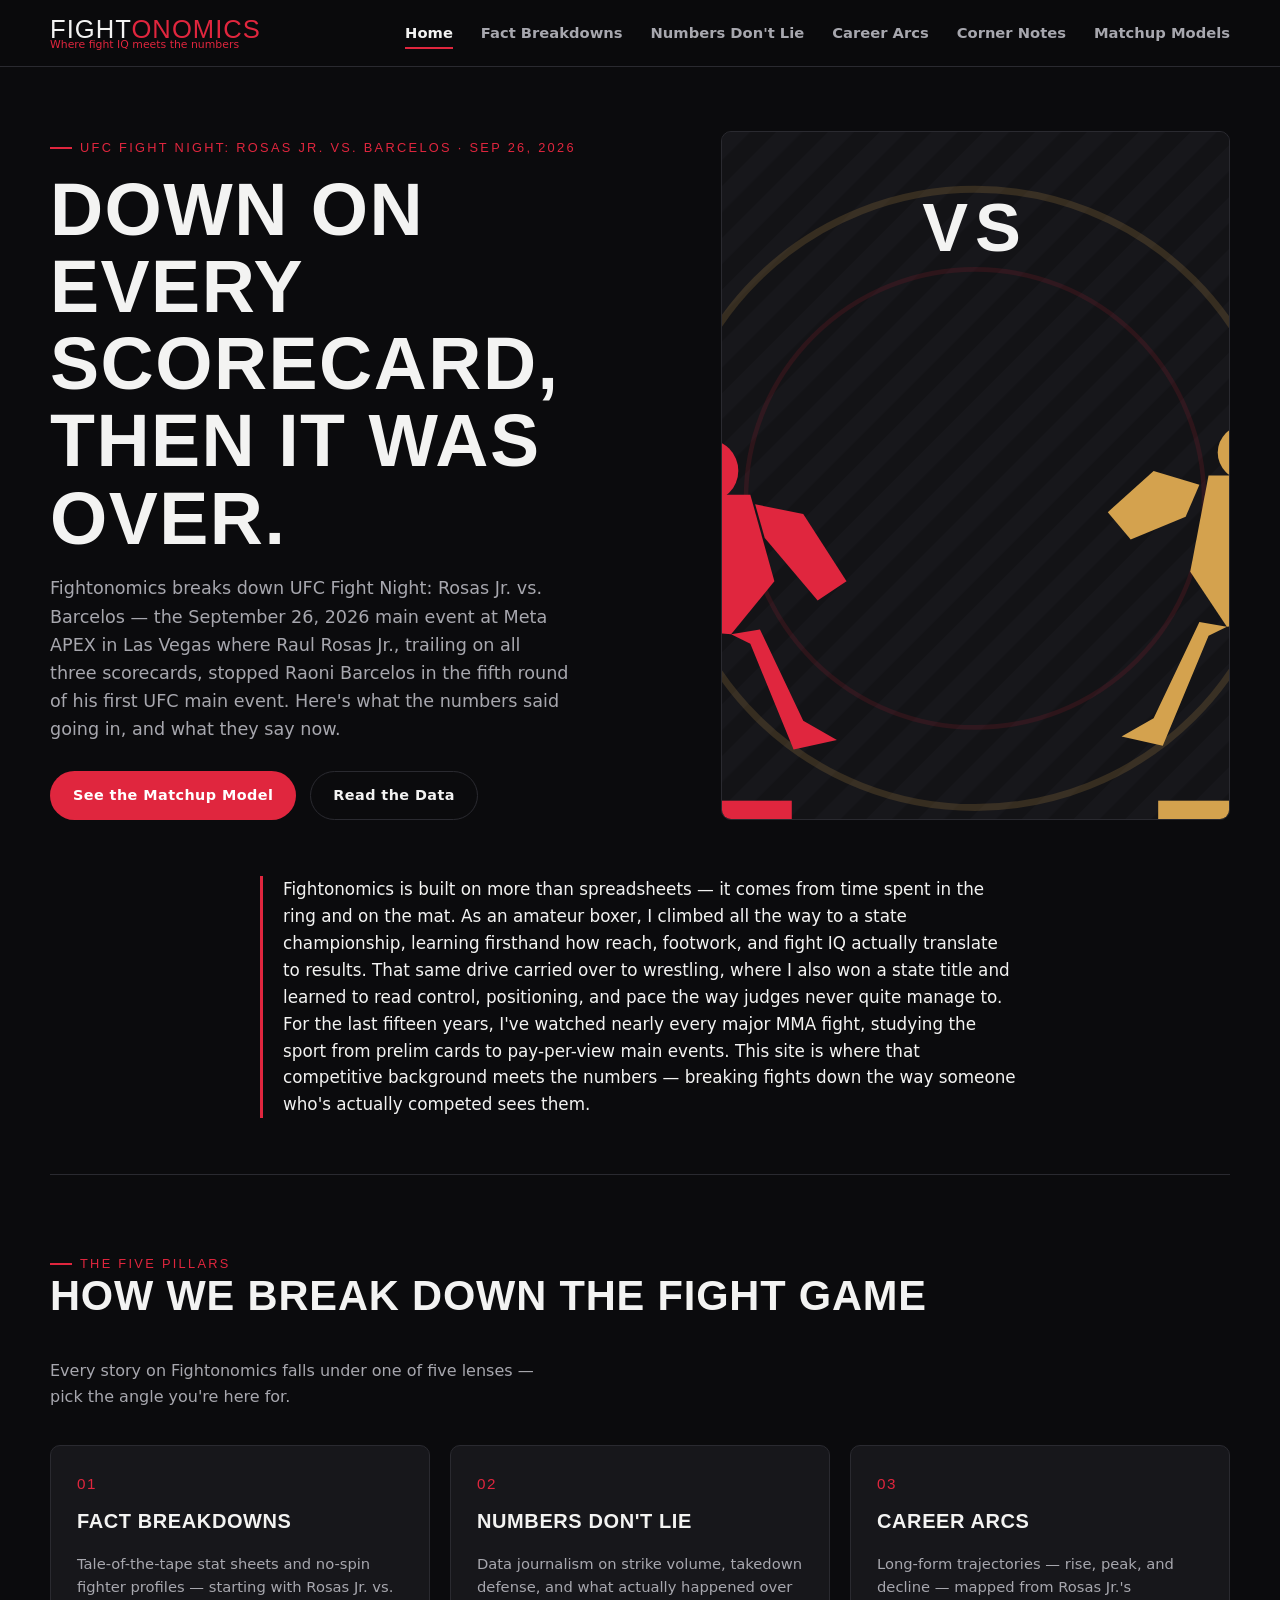
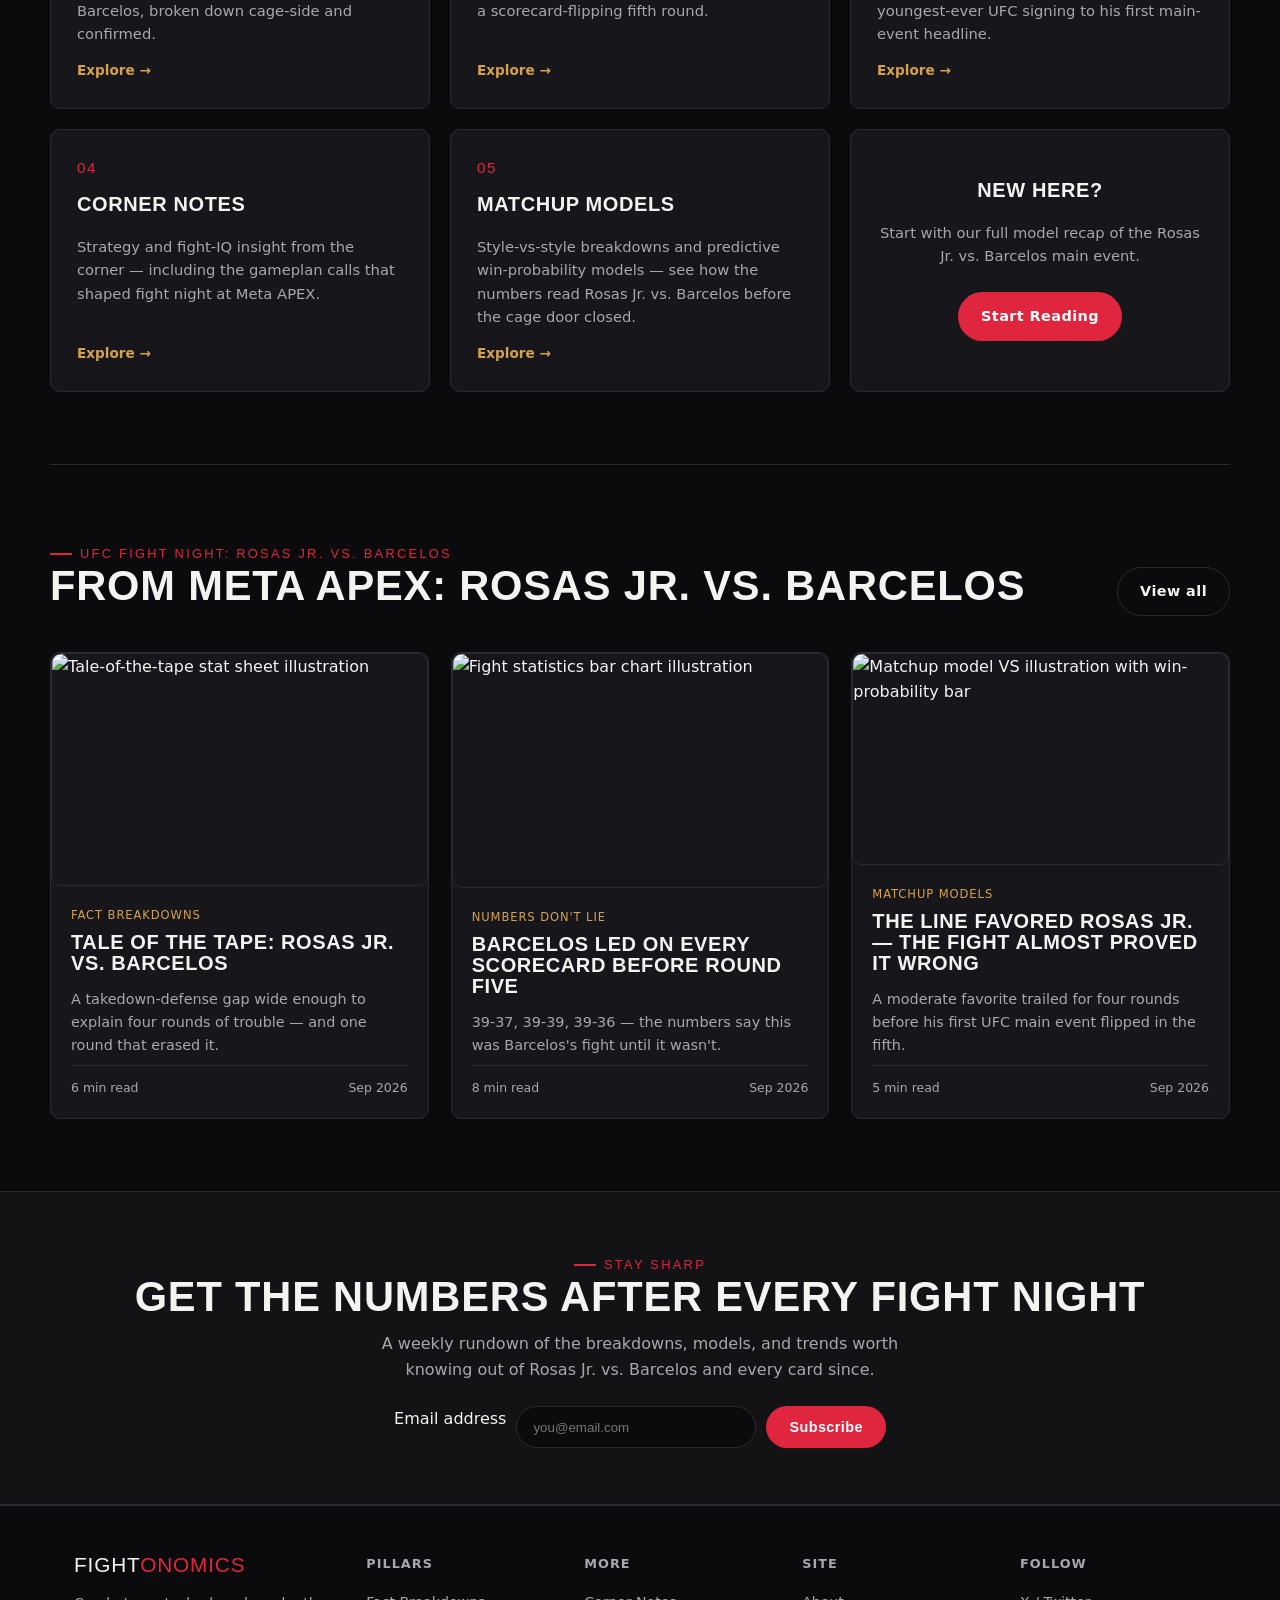
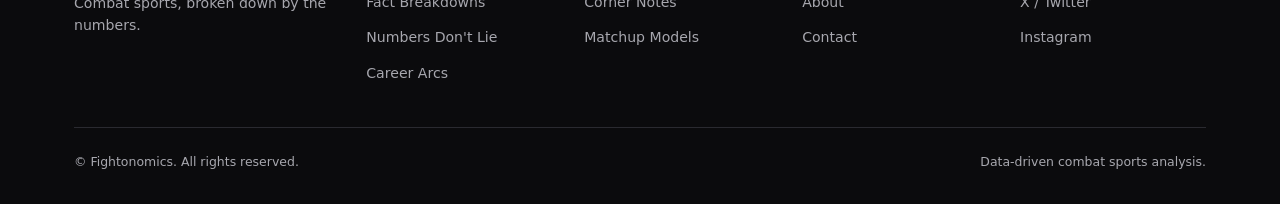
==== commit b99664a6: "Update site to the latest completed event: Rosas Jr. vs. Barcelos main was still on Hooker vs. Parna" ====
--- a/index.html
+++ b/index.html
@@ -3,8 +3,8 @@
 <head>
 <meta charset="UTF-8">
 <meta name="viewport" content="width=device-width, initial-scale=1.0">
-<title>Van Erases Every Doubt — Fightonomics</title>
-<meta name="description" content="Fightonomics breaks down UFC 331: Van vs. Pantoja 2 with fact-checked stat sheets, data journalism, career trajectories, corner-side insight, and a full matchup model recap.">
+<title>Rosas Jr. Rallies From Behind — Fightonomics</title>
+<meta name="description" content="Fightonomics breaks down UFC Fight Night: Rosas Jr. vs. Barcelos with fact-checked stat sheets, data journalism, career trajectories, corner-side insight, and a full matchup model recap.">
 <link rel="canonical" href="https://jstoneman0715-gif.github.io/">
 <link rel="stylesheet" href="style.css">
 </head>
@@ -37,15 +37,15 @@
   <section class="hero container">
     <div class="hero-grid">
       <div>
-        <span class="eyebrow">UFC 331: Van vs. Pantoja 2 · Sep 19, 2026</span>
-        <h1>The rematch settled what a freak injury couldn't.</h1>
-        <p class="lede">Fightonomics breaks down UFC 331: Van vs. Pantoja 2 — the September 19, 2026 flyweight title fight at Crypto.com Arena in Los Angeles where champion Joshua Van outpointed former champion Alexandre Pantoja over five rounds, settling the score after their freak-injury-shortened first meeting. Here's what the numbers said going in, and what they say now.</p>
+        <span class="eyebrow">UFC Fight Night: Rosas Jr. vs. Barcelos · Sep 26, 2026</span>
+        <h1>Down on every scorecard, then it was over.</h1>
+        <p class="lede">Fightonomics breaks down UFC Fight Night: Rosas Jr. vs. Barcelos — the September 26, 2026 main event at Meta APEX in Las Vegas where Raul Rosas Jr., trailing on all three scorecards, stopped Raoni Barcelos in the fifth round of his first UFC main event. Here's what the numbers said going in, and what they say now.</p>
         <div class="hero-actions">
           <a href="matchup-models.html" class="btn btn-primary">See the Matchup Model</a>
           <a href="numbers-dont-lie.html" class="btn btn-outline">Read the Data</a>
         </div>
       </div>
-      <img class="art ph-hero" src="images/hero-van-pantoja.svg" alt="Joshua Van and Alexandre Pantoja squaring off before the title rematch">
+      <img class="art ph-hero" src="images/hero-rosas-barcelos.svg" alt="Raul Rosas Jr. and Raoni Barcelos squaring off before the bell">
     </div>
   </section>
 
@@ -68,36 +68,36 @@
       <div class="pillar-card">
         <span class="pillar-num">01</span>
         <h3>Fact Breakdowns</h3>
-        <p>Tale-of-the-tape stat sheets and no-spin fighter profiles — starting with Van vs. Pantoja 2, broken down cage-side and confirmed.</p>
+        <p>Tale-of-the-tape stat sheets and no-spin fighter profiles — starting with Rosas Jr. vs. Barcelos, broken down cage-side and confirmed.</p>
         <a href="fact-breakdowns.html" class="card-link">Explore &rarr;</a>
       </div>
       <div class="pillar-card">
         <span class="pillar-num">02</span>
         <h3>Numbers Don't Lie</h3>
-        <p>Data journalism on strike volume, takedown defense, and what actually happened over five furious rounds in Los Angeles.</p>
+        <p>Data journalism on strike volume, takedown defense, and what actually happened over a scorecard-flipping fifth round.</p>
         <a href="numbers-dont-lie.html" class="card-link">Explore &rarr;</a>
       </div>
       <div class="pillar-card">
         <span class="pillar-num">03</span>
         <h3>Career Arcs</h3>
-        <p>Long-form trajectories — rise, peak, and decline — mapped from Pantoja's historic title reign to a second straight loss to the same man.</p>
+        <p>Long-form trajectories — rise, peak, and decline — mapped from Rosas Jr.'s youngest-ever UFC signing to his first main-event headline.</p>
         <a href="career-arcs.html" class="card-link">Explore &rarr;</a>
       </div>
       <div class="pillar-card">
         <span class="pillar-num">04</span>
         <h3>Corner Notes</h3>
-        <p>Strategy and fight-IQ insight from the corner — including the gameplan calls that shaped fight night in Los Angeles.</p>
+        <p>Strategy and fight-IQ insight from the corner — including the gameplan calls that shaped fight night at Meta APEX.</p>
         <a href="corner-notes.html" class="card-link">Explore &rarr;</a>
       </div>
       <div class="pillar-card">
         <span class="pillar-num">05</span>
         <h3>Matchup Models</h3>
-        <p>Style-vs-style breakdowns and predictive win-probability models — see how the numbers read Van vs. Pantoja 2 before the cage door closed.</p>
+        <p>Style-vs-style breakdowns and predictive win-probability models — see how the numbers read Rosas Jr. vs. Barcelos before the cage door closed.</p>
         <a href="matchup-models.html" class="card-link">Explore &rarr;</a>
       </div>
       <div class="pillar-card" style="justify-content:center; align-items:center; text-align:center;">
         <h3 style="margin-bottom:6px;">New here?</h3>
-        <p>Start with our full model recap of the Van vs. Pantoja 2 main event.</p>
+        <p>Start with our full model recap of the Rosas Jr. vs. Barcelos main event.</p>
         <a href="matchup-models.html" class="btn btn-primary" style="margin-top:10px;">Start Reading</a>
       </div>
     </div>
@@ -107,8 +107,8 @@
   <section class="section container">
     <div class="section-head">
       <div>
-        <span class="eyebrow">UFC 331: Van vs. Pantoja 2</span>
-        <h2>From Crypto.com Arena: Van vs. Pantoja 2</h2>
+        <span class="eyebrow">UFC Fight Night: Rosas Jr. vs. Barcelos</span>
+        <h2>From Meta APEX: Rosas Jr. vs. Barcelos</h2>
       </div>
       <a href="numbers-dont-lie.html" class="btn btn-outline">View all</a>
     </div>
@@ -118,8 +118,8 @@
         <img class="art ph-wide" src="images/card-tape.svg" alt="Tale-of-the-tape stat sheet illustration">
         <div class="card-body">
           <span class="card-meta">Fact Breakdowns</span>
-          <h3>Tale of the Tape: Van vs. Pantoja 2</h3>
-          <p>Two identical frames, two completely different games — the stat lines that framed the rematch.</p>
+          <h3>Tale of the Tape: Rosas Jr. vs. Barcelos</h3>
+          <p>A takedown-defense gap wide enough to explain four rounds of trouble — and one round that erased it.</p>
           <div class="card-foot">
             <span>6 min read</span>
             <span>Sep 2026</span>
@@ -131,8 +131,8 @@
         <img class="art ph-wide" src="images/card-data.svg" alt="Fight statistics bar chart illustration">
         <div class="card-body">
           <span class="card-meta">Numbers Don't Lie</span>
-          <h3>259 strikes landed and double-digit takedowns stuffed</h3>
-          <p>The volume that turned a coin-flip title fight into a clear scorecard sweep.</p>
+          <h3>Barcelos led on every scorecard before round five</h3>
+          <p>39-37, 39-39, 39-36 — the numbers say this was Barcelos's fight until it wasn't.</p>
           <div class="card-foot">
             <span>8 min read</span>
             <span>Sep 2026</span>
@@ -144,8 +144,8 @@
         <img class="art ph-wide" src="images/card-matchup.svg" alt="Matchup model VS illustration with win-probability bar">
         <div class="card-body">
           <span class="card-meta">Matchup Models</span>
-          <h3>The line called it close — the scorecards didn't</h3>
-          <p>Van closed a modest favorite. Three judges saw it as anything but close.</p>
+          <h3>The line favored Rosas Jr. — the fight almost proved it wrong</h3>
+          <p>A moderate favorite trailed for four rounds before his first UFC main event flipped in the fifth.</p>
           <div class="card-foot">
             <span>5 min read</span>
             <span>Sep 2026</span>
@@ -160,7 +160,7 @@
     <div class="container">
       <span class="eyebrow" style="justify-content:center;">Stay Sharp</span>
       <h2>Get the numbers after every fight night</h2>
-      <p>A weekly rundown of the breakdowns, models, and trends worth knowing out of Van vs. Pantoja 2 and every card since.</p>
+      <p>A weekly rundown of the breakdowns, models, and trends worth knowing out of Rosas Jr. vs. Barcelos and every card since.</p>
       <form onsubmit="return false;" style="display:flex; gap:10px; justify-content:center; flex-wrap:wrap;">
         <label for="signup-email" class="visually-hidden">Email address</label>
         <input type="email" id="signup-email" name="email" autocomplete="email" placeholder="you@email.com" style="padding:12px 16px; border-radius:999px; border:1px solid var(--border); background:var(--bg); color:var(--text); min-width:240px;">
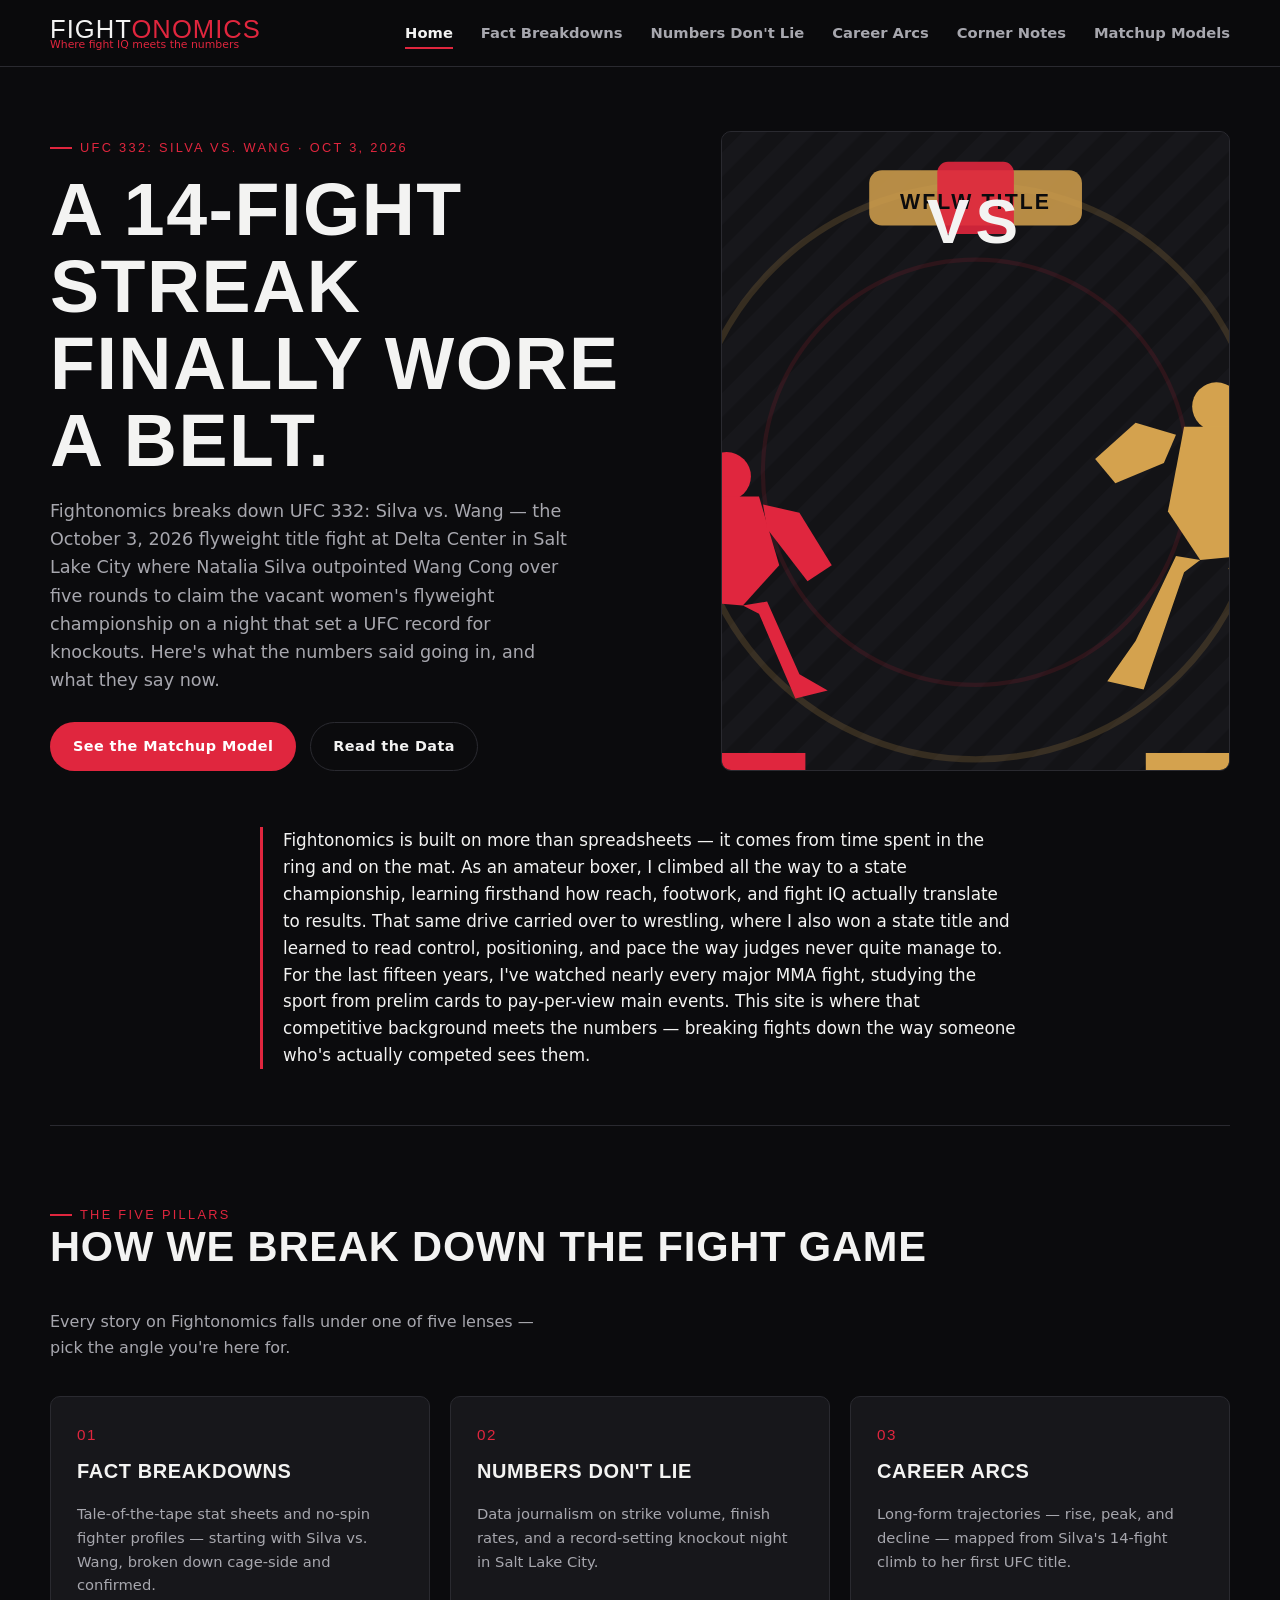
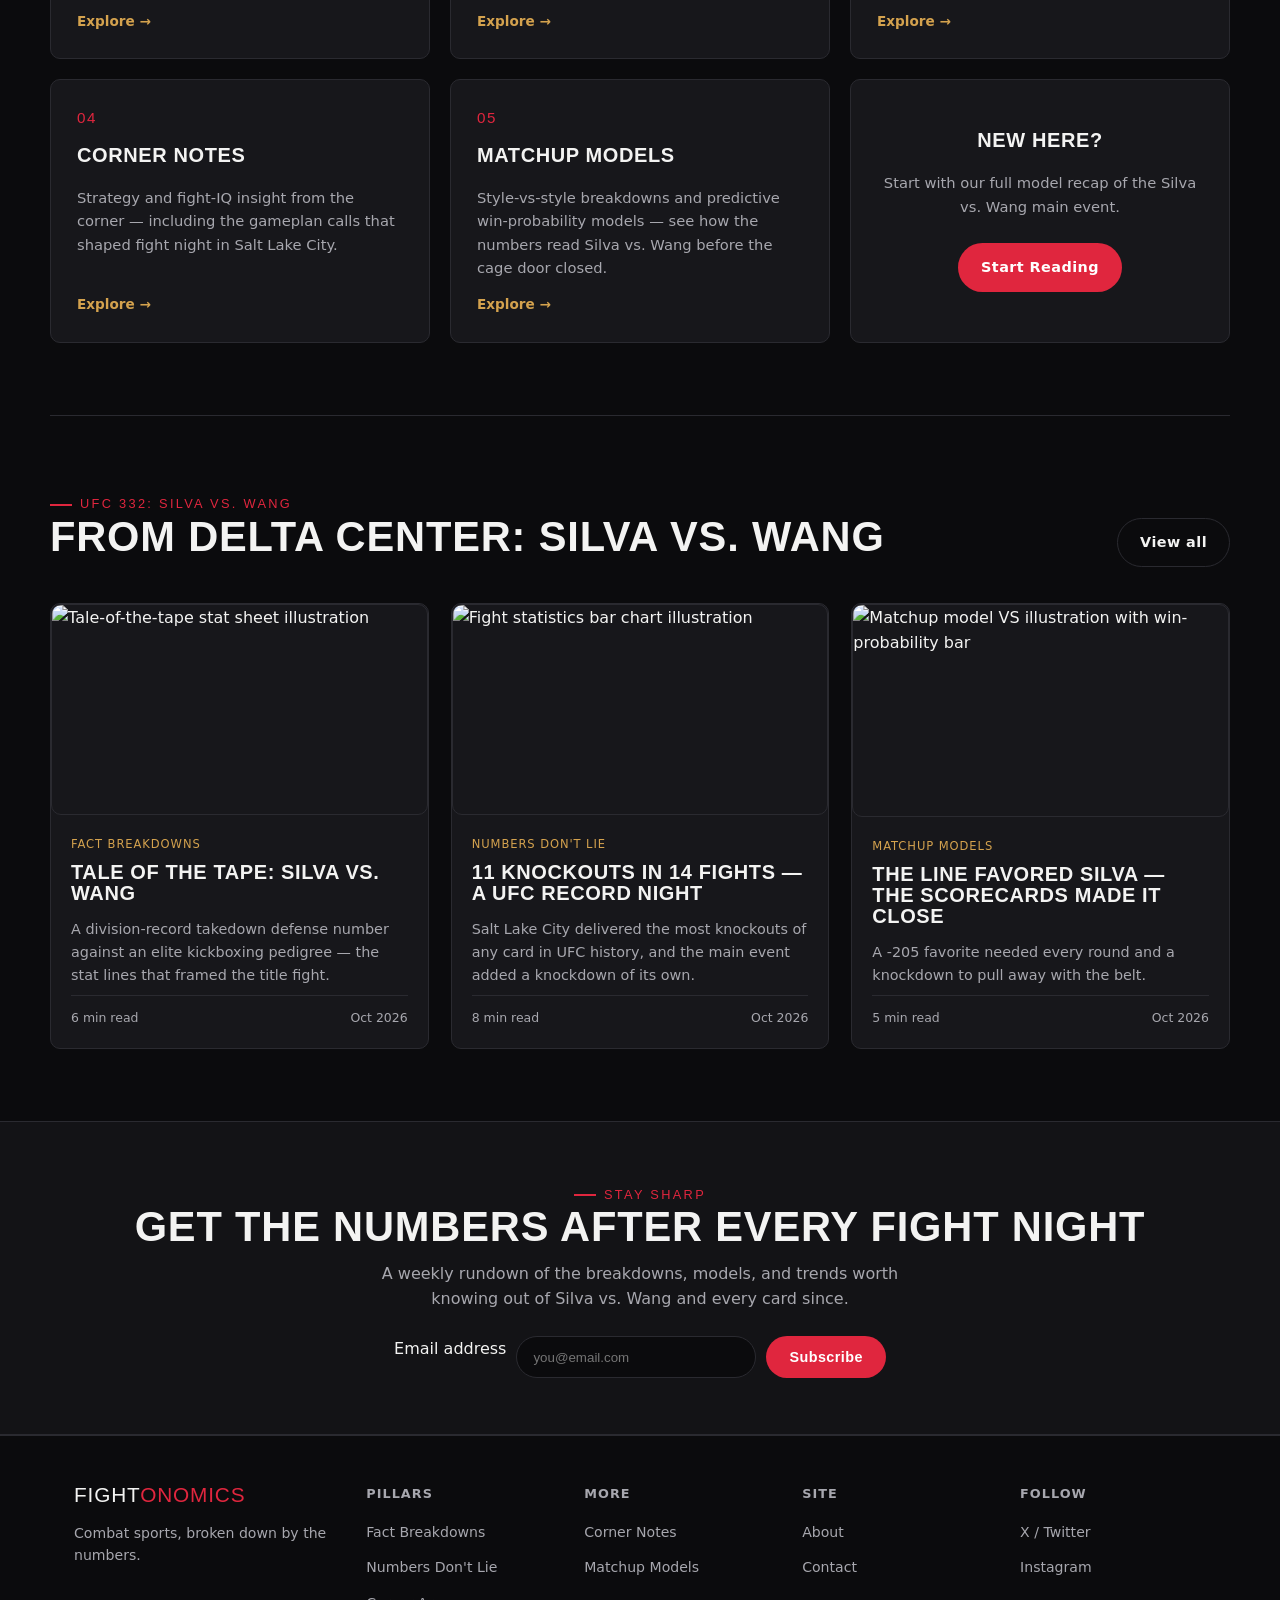
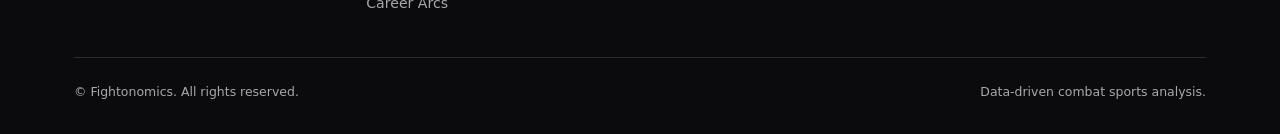
==== commit 1c63a087: "Update site to the latest completed event: Silva vs. Wang main was still on Hooker vs. Parnasse (Sep" ====
--- a/index.html
+++ b/index.html
@@ -3,8 +3,8 @@
 <head>
 <meta charset="UTF-8">
 <meta name="viewport" content="width=device-width, initial-scale=1.0">
-<title>Rosas Jr. Rallies From Behind — Fightonomics</title>
-<meta name="description" content="Fightonomics breaks down UFC Fight Night: Rosas Jr. vs. Barcelos with fact-checked stat sheets, data journalism, career trajectories, corner-side insight, and a full matchup model recap.">
+<title>Silva Crowned on a Record Night — Fightonomics</title>
+<meta name="description" content="Fightonomics breaks down UFC 332: Silva vs. Wang with fact-checked stat sheets, data journalism, career trajectories, corner-side insight, and a full matchup model recap.">
 <link rel="canonical" href="https://jstoneman0715-gif.github.io/">
 <link rel="stylesheet" href="style.css">
 </head>
@@ -37,15 +37,15 @@
   <section class="hero container">
     <div class="hero-grid">
       <div>
-        <span class="eyebrow">UFC Fight Night: Rosas Jr. vs. Barcelos · Sep 26, 2026</span>
-        <h1>Down on every scorecard, then it was over.</h1>
-        <p class="lede">Fightonomics breaks down UFC Fight Night: Rosas Jr. vs. Barcelos — the September 26, 2026 main event at Meta APEX in Las Vegas where Raul Rosas Jr., trailing on all three scorecards, stopped Raoni Barcelos in the fifth round of his first UFC main event. Here's what the numbers said going in, and what they say now.</p>
+        <span class="eyebrow">UFC 332: Silva vs. Wang · Oct 3, 2026</span>
+        <h1>A 14-fight streak finally wore a belt.</h1>
+        <p class="lede">Fightonomics breaks down UFC 332: Silva vs. Wang — the October 3, 2026 flyweight title fight at Delta Center in Salt Lake City where Natalia Silva outpointed Wang Cong over five rounds to claim the vacant women's flyweight championship on a night that set a UFC record for knockouts. Here's what the numbers said going in, and what they say now.</p>
         <div class="hero-actions">
           <a href="matchup-models.html" class="btn btn-primary">See the Matchup Model</a>
           <a href="numbers-dont-lie.html" class="btn btn-outline">Read the Data</a>
         </div>
       </div>
-      <img class="art ph-hero" src="images/hero-rosas-barcelos.svg" alt="Raul Rosas Jr. and Raoni Barcelos squaring off before the bell">
+      <img class="art ph-hero" src="images/hero-silva-wang.svg" alt="Natalia Silva and Wang Cong squaring off before the title fight">
     </div>
   </section>
 
@@ -68,36 +68,36 @@
       <div class="pillar-card">
         <span class="pillar-num">01</span>
         <h3>Fact Breakdowns</h3>
-        <p>Tale-of-the-tape stat sheets and no-spin fighter profiles — starting with Rosas Jr. vs. Barcelos, broken down cage-side and confirmed.</p>
+        <p>Tale-of-the-tape stat sheets and no-spin fighter profiles — starting with Silva vs. Wang, broken down cage-side and confirmed.</p>
         <a href="fact-breakdowns.html" class="card-link">Explore &rarr;</a>
       </div>
       <div class="pillar-card">
         <span class="pillar-num">02</span>
         <h3>Numbers Don't Lie</h3>
-        <p>Data journalism on strike volume, takedown defense, and what actually happened over a scorecard-flipping fifth round.</p>
+        <p>Data journalism on strike volume, finish rates, and a record-setting knockout night in Salt Lake City.</p>
         <a href="numbers-dont-lie.html" class="card-link">Explore &rarr;</a>
       </div>
       <div class="pillar-card">
         <span class="pillar-num">03</span>
         <h3>Career Arcs</h3>
-        <p>Long-form trajectories — rise, peak, and decline — mapped from Rosas Jr.'s youngest-ever UFC signing to his first main-event headline.</p>
+        <p>Long-form trajectories — rise, peak, and decline — mapped from Silva's 14-fight climb to her first UFC title.</p>
         <a href="career-arcs.html" class="card-link">Explore &rarr;</a>
       </div>
       <div class="pillar-card">
         <span class="pillar-num">04</span>
         <h3>Corner Notes</h3>
-        <p>Strategy and fight-IQ insight from the corner — including the gameplan calls that shaped fight night at Meta APEX.</p>
+        <p>Strategy and fight-IQ insight from the corner — including the gameplan calls that shaped fight night in Salt Lake City.</p>
         <a href="corner-notes.html" class="card-link">Explore &rarr;</a>
       </div>
       <div class="pillar-card">
         <span class="pillar-num">05</span>
         <h3>Matchup Models</h3>
-        <p>Style-vs-style breakdowns and predictive win-probability models — see how the numbers read Rosas Jr. vs. Barcelos before the cage door closed.</p>
+        <p>Style-vs-style breakdowns and predictive win-probability models — see how the numbers read Silva vs. Wang before the cage door closed.</p>
         <a href="matchup-models.html" class="card-link">Explore &rarr;</a>
       </div>
       <div class="pillar-card" style="justify-content:center; align-items:center; text-align:center;">
         <h3 style="margin-bottom:6px;">New here?</h3>
-        <p>Start with our full model recap of the Rosas Jr. vs. Barcelos main event.</p>
+        <p>Start with our full model recap of the Silva vs. Wang main event.</p>
         <a href="matchup-models.html" class="btn btn-primary" style="margin-top:10px;">Start Reading</a>
       </div>
     </div>
@@ -107,8 +107,8 @@
   <section class="section container">
     <div class="section-head">
       <div>
-        <span class="eyebrow">UFC Fight Night: Rosas Jr. vs. Barcelos</span>
-        <h2>From Meta APEX: Rosas Jr. vs. Barcelos</h2>
+        <span class="eyebrow">UFC 332: Silva vs. Wang</span>
+        <h2>From Delta Center: Silva vs. Wang</h2>
       </div>
       <a href="numbers-dont-lie.html" class="btn btn-outline">View all</a>
     </div>
@@ -118,11 +118,11 @@
         <img class="art ph-wide" src="images/card-tape.svg" alt="Tale-of-the-tape stat sheet illustration">
         <div class="card-body">
           <span class="card-meta">Fact Breakdowns</span>
-          <h3>Tale of the Tape: Rosas Jr. vs. Barcelos</h3>
-          <p>A takedown-defense gap wide enough to explain four rounds of trouble — and one round that erased it.</p>
+          <h3>Tale of the Tape: Silva vs. Wang</h3>
+          <p>A division-record takedown defense number against an elite kickboxing pedigree — the stat lines that framed the title fight.</p>
           <div class="card-foot">
             <span>6 min read</span>
-            <span>Sep 2026</span>
+            <span>Oct 2026</span>
           </div>
         </div>
       </article>
@@ -131,11 +131,11 @@
         <img class="art ph-wide" src="images/card-data.svg" alt="Fight statistics bar chart illustration">
         <div class="card-body">
           <span class="card-meta">Numbers Don't Lie</span>
-          <h3>Barcelos led on every scorecard before round five</h3>
-          <p>39-37, 39-39, 39-36 — the numbers say this was Barcelos's fight until it wasn't.</p>
+          <h3>11 knockouts in 14 fights — a UFC record night</h3>
+          <p>Salt Lake City delivered the most knockouts of any card in UFC history, and the main event added a knockdown of its own.</p>
           <div class="card-foot">
             <span>8 min read</span>
-            <span>Sep 2026</span>
+            <span>Oct 2026</span>
           </div>
         </div>
       </article>
@@ -144,11 +144,11 @@
         <img class="art ph-wide" src="images/card-matchup.svg" alt="Matchup model VS illustration with win-probability bar">
         <div class="card-body">
           <span class="card-meta">Matchup Models</span>
-          <h3>The line favored Rosas Jr. — the fight almost proved it wrong</h3>
-          <p>A moderate favorite trailed for four rounds before his first UFC main event flipped in the fifth.</p>
+          <h3>The line favored Silva — the scorecards made it close</h3>
+          <p>A -205 favorite needed every round and a knockdown to pull away with the belt.</p>
           <div class="card-foot">
             <span>5 min read</span>
-            <span>Sep 2026</span>
+            <span>Oct 2026</span>
           </div>
         </div>
       </article>
@@ -160,7 +160,7 @@
     <div class="container">
       <span class="eyebrow" style="justify-content:center;">Stay Sharp</span>
       <h2>Get the numbers after every fight night</h2>
-      <p>A weekly rundown of the breakdowns, models, and trends worth knowing out of Rosas Jr. vs. Barcelos and every card since.</p>
+      <p>A weekly rundown of the breakdowns, models, and trends worth knowing out of Silva vs. Wang and every card since.</p>
       <form onsubmit="return false;" style="display:flex; gap:10px; justify-content:center; flex-wrap:wrap;">
         <label for="signup-email" class="visually-hidden">Email address</label>
         <input type="email" id="signup-email" name="email" autocomplete="email" placeholder="you@email.com" style="padding:12px 16px; border-radius:999px; border:1px solid var(--border); background:var(--bg); color:var(--text); min-width:240px;">
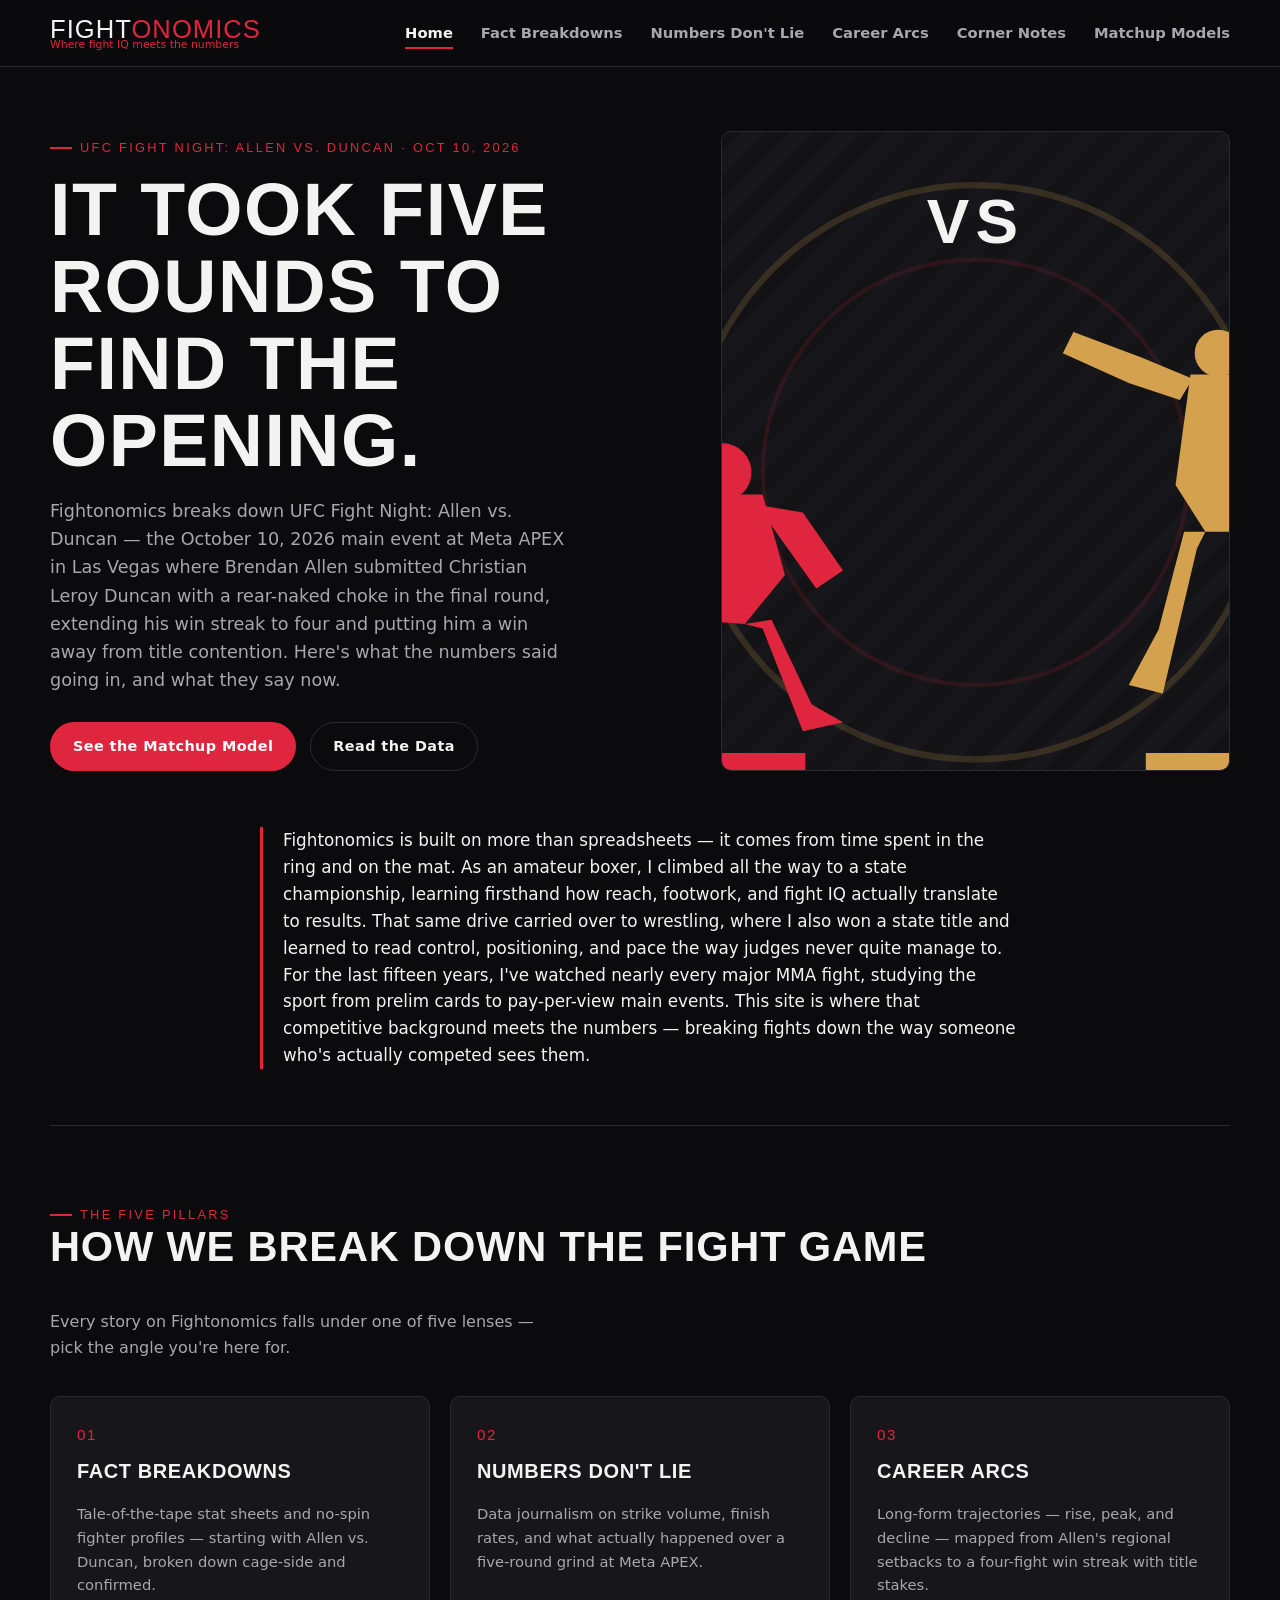
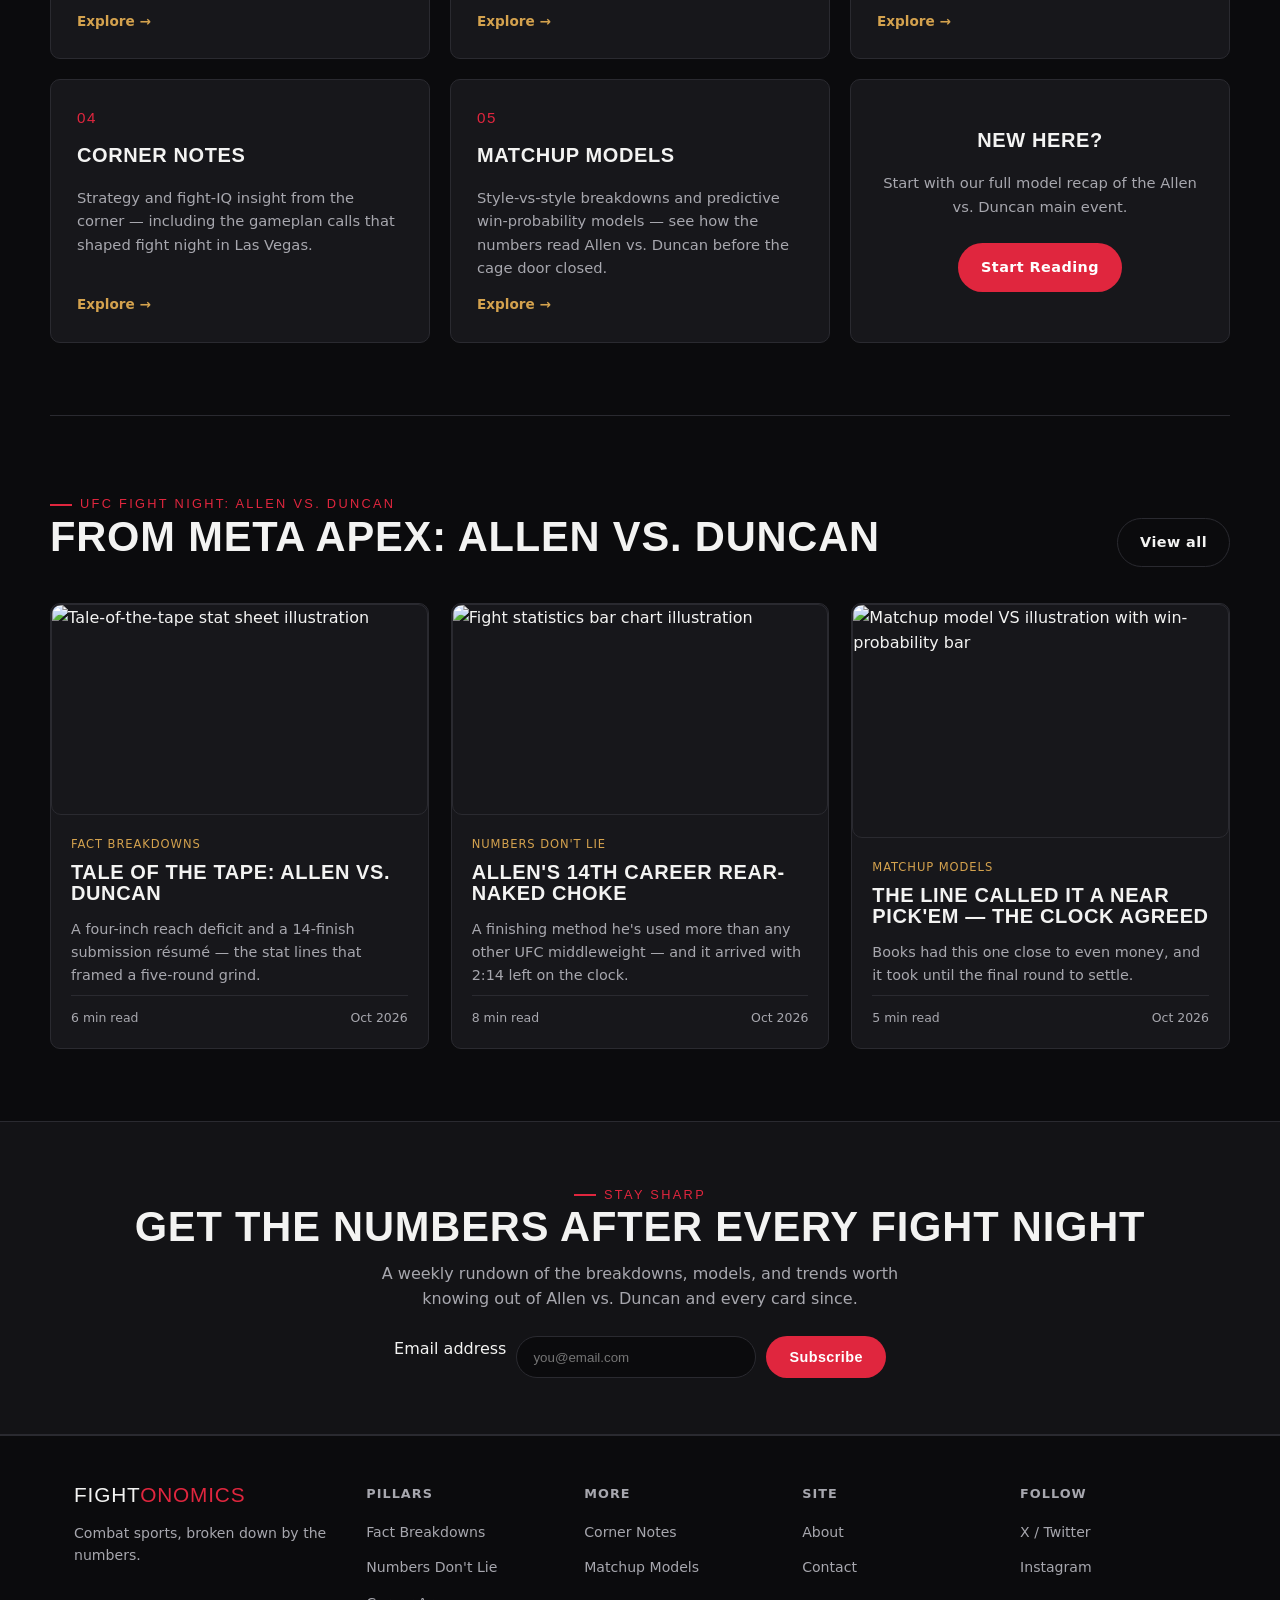
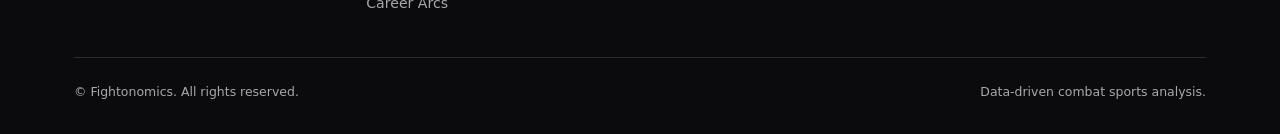
==== commit b1b44f3d: "Update site to the latest completed event: Allen vs. Duncan main was still on Hooker vs. Parnasse (S" ====
--- a/index.html
+++ b/index.html
@@ -3,8 +3,8 @@
 <head>
 <meta charset="UTF-8">
 <meta name="viewport" content="width=device-width, initial-scale=1.0">
-<title>Silva Crowned on a Record Night — Fightonomics</title>
-<meta name="description" content="Fightonomics breaks down UFC 332: Silva vs. Wang with fact-checked stat sheets, data journalism, career trajectories, corner-side insight, and a full matchup model recap.">
+<title>Allen's 14th Career Choke — Fightonomics</title>
+<meta name="description" content="Fightonomics breaks down UFC Fight Night: Allen vs. Duncan with fact-checked stat sheets, data journalism, career trajectories, corner-side insight, and a full matchup model recap.">
 <link rel="canonical" href="https://jstoneman0715-gif.github.io/">
 <link rel="stylesheet" href="style.css">
 </head>
@@ -37,15 +37,15 @@
   <section class="hero container">
     <div class="hero-grid">
       <div>
-        <span class="eyebrow">UFC 332: Silva vs. Wang · Oct 3, 2026</span>
-        <h1>A 14-fight streak finally wore a belt.</h1>
-        <p class="lede">Fightonomics breaks down UFC 332: Silva vs. Wang — the October 3, 2026 flyweight title fight at Delta Center in Salt Lake City where Natalia Silva outpointed Wang Cong over five rounds to claim the vacant women's flyweight championship on a night that set a UFC record for knockouts. Here's what the numbers said going in, and what they say now.</p>
+        <span class="eyebrow">UFC Fight Night: Allen vs. Duncan · Oct 10, 2026</span>
+        <h1>It took five rounds to find the opening.</h1>
+        <p class="lede">Fightonomics breaks down UFC Fight Night: Allen vs. Duncan — the October 10, 2026 main event at Meta APEX in Las Vegas where Brendan Allen submitted Christian Leroy Duncan with a rear-naked choke in the final round, extending his win streak to four and putting him a win away from title contention. Here's what the numbers said going in, and what they say now.</p>
         <div class="hero-actions">
           <a href="matchup-models.html" class="btn btn-primary">See the Matchup Model</a>
           <a href="numbers-dont-lie.html" class="btn btn-outline">Read the Data</a>
         </div>
       </div>
-      <img class="art ph-hero" src="images/hero-silva-wang.svg" alt="Natalia Silva and Wang Cong squaring off before the title fight">
+      <img class="art ph-hero" src="images/hero-allen-duncan.svg" alt="Brendan Allen and Christian Leroy Duncan squaring off before the bell">
     </div>
   </section>
 
@@ -68,36 +68,36 @@
       <div class="pillar-card">
         <span class="pillar-num">01</span>
         <h3>Fact Breakdowns</h3>
-        <p>Tale-of-the-tape stat sheets and no-spin fighter profiles — starting with Silva vs. Wang, broken down cage-side and confirmed.</p>
+        <p>Tale-of-the-tape stat sheets and no-spin fighter profiles — starting with Allen vs. Duncan, broken down cage-side and confirmed.</p>
         <a href="fact-breakdowns.html" class="card-link">Explore &rarr;</a>
       </div>
       <div class="pillar-card">
         <span class="pillar-num">02</span>
         <h3>Numbers Don't Lie</h3>
-        <p>Data journalism on strike volume, finish rates, and a record-setting knockout night in Salt Lake City.</p>
+        <p>Data journalism on strike volume, finish rates, and what actually happened over a five-round grind at Meta APEX.</p>
         <a href="numbers-dont-lie.html" class="card-link">Explore &rarr;</a>
       </div>
       <div class="pillar-card">
         <span class="pillar-num">03</span>
         <h3>Career Arcs</h3>
-        <p>Long-form trajectories — rise, peak, and decline — mapped from Silva's 14-fight climb to her first UFC title.</p>
+        <p>Long-form trajectories — rise, peak, and decline — mapped from Allen's regional setbacks to a four-fight win streak with title stakes.</p>
         <a href="career-arcs.html" class="card-link">Explore &rarr;</a>
       </div>
       <div class="pillar-card">
         <span class="pillar-num">04</span>
         <h3>Corner Notes</h3>
-        <p>Strategy and fight-IQ insight from the corner — including the gameplan calls that shaped fight night in Salt Lake City.</p>
+        <p>Strategy and fight-IQ insight from the corner — including the gameplan calls that shaped fight night in Las Vegas.</p>
         <a href="corner-notes.html" class="card-link">Explore &rarr;</a>
       </div>
       <div class="pillar-card">
         <span class="pillar-num">05</span>
         <h3>Matchup Models</h3>
-        <p>Style-vs-style breakdowns and predictive win-probability models — see how the numbers read Silva vs. Wang before the cage door closed.</p>
+        <p>Style-vs-style breakdowns and predictive win-probability models — see how the numbers read Allen vs. Duncan before the cage door closed.</p>
         <a href="matchup-models.html" class="card-link">Explore &rarr;</a>
       </div>
       <div class="pillar-card" style="justify-content:center; align-items:center; text-align:center;">
         <h3 style="margin-bottom:6px;">New here?</h3>
-        <p>Start with our full model recap of the Silva vs. Wang main event.</p>
+        <p>Start with our full model recap of the Allen vs. Duncan main event.</p>
         <a href="matchup-models.html" class="btn btn-primary" style="margin-top:10px;">Start Reading</a>
       </div>
     </div>
@@ -107,8 +107,8 @@
   <section class="section container">
     <div class="section-head">
       <div>
-        <span class="eyebrow">UFC 332: Silva vs. Wang</span>
-        <h2>From Delta Center: Silva vs. Wang</h2>
+        <span class="eyebrow">UFC Fight Night: Allen vs. Duncan</span>
+        <h2>From Meta APEX: Allen vs. Duncan</h2>
       </div>
       <a href="numbers-dont-lie.html" class="btn btn-outline">View all</a>
     </div>
@@ -118,8 +118,8 @@
         <img class="art ph-wide" src="images/card-tape.svg" alt="Tale-of-the-tape stat sheet illustration">
         <div class="card-body">
           <span class="card-meta">Fact Breakdowns</span>
-          <h3>Tale of the Tape: Silva vs. Wang</h3>
-          <p>A division-record takedown defense number against an elite kickboxing pedigree — the stat lines that framed the title fight.</p>
+          <h3>Tale of the Tape: Allen vs. Duncan</h3>
+          <p>A four-inch reach deficit and a 14-finish submission résumé — the stat lines that framed a five-round grind.</p>
           <div class="card-foot">
             <span>6 min read</span>
             <span>Oct 2026</span>
@@ -131,8 +131,8 @@
         <img class="art ph-wide" src="images/card-data.svg" alt="Fight statistics bar chart illustration">
         <div class="card-body">
           <span class="card-meta">Numbers Don't Lie</span>
-          <h3>11 knockouts in 14 fights — a UFC record night</h3>
-          <p>Salt Lake City delivered the most knockouts of any card in UFC history, and the main event added a knockdown of its own.</p>
+          <h3>Allen's 14th career rear-naked choke</h3>
+          <p>A finishing method he's used more than any other UFC middleweight — and it arrived with 2:14 left on the clock.</p>
           <div class="card-foot">
             <span>8 min read</span>
             <span>Oct 2026</span>
@@ -144,8 +144,8 @@
         <img class="art ph-wide" src="images/card-matchup.svg" alt="Matchup model VS illustration with win-probability bar">
         <div class="card-body">
           <span class="card-meta">Matchup Models</span>
-          <h3>The line favored Silva — the scorecards made it close</h3>
-          <p>A -205 favorite needed every round and a knockdown to pull away with the belt.</p>
+          <h3>The line called it a near pick'em — the clock agreed</h3>
+          <p>Books had this one close to even money, and it took until the final round to settle.</p>
           <div class="card-foot">
             <span>5 min read</span>
             <span>Oct 2026</span>
@@ -160,7 +160,7 @@
     <div class="container">
       <span class="eyebrow" style="justify-content:center;">Stay Sharp</span>
       <h2>Get the numbers after every fight night</h2>
-      <p>A weekly rundown of the breakdowns, models, and trends worth knowing out of Silva vs. Wang and every card since.</p>
+      <p>A weekly rundown of the breakdowns, models, and trends worth knowing out of Allen vs. Duncan and every card since.</p>
       <form onsubmit="return false;" style="display:flex; gap:10px; justify-content:center; flex-wrap:wrap;">
         <label for="signup-email" class="visually-hidden">Email address</label>
         <input type="email" id="signup-email" name="email" autocomplete="email" placeholder="you@email.com" style="padding:12px 16px; border-radius:999px; border:1px solid var(--border); background:var(--bg); color:var(--text); min-width:240px;">
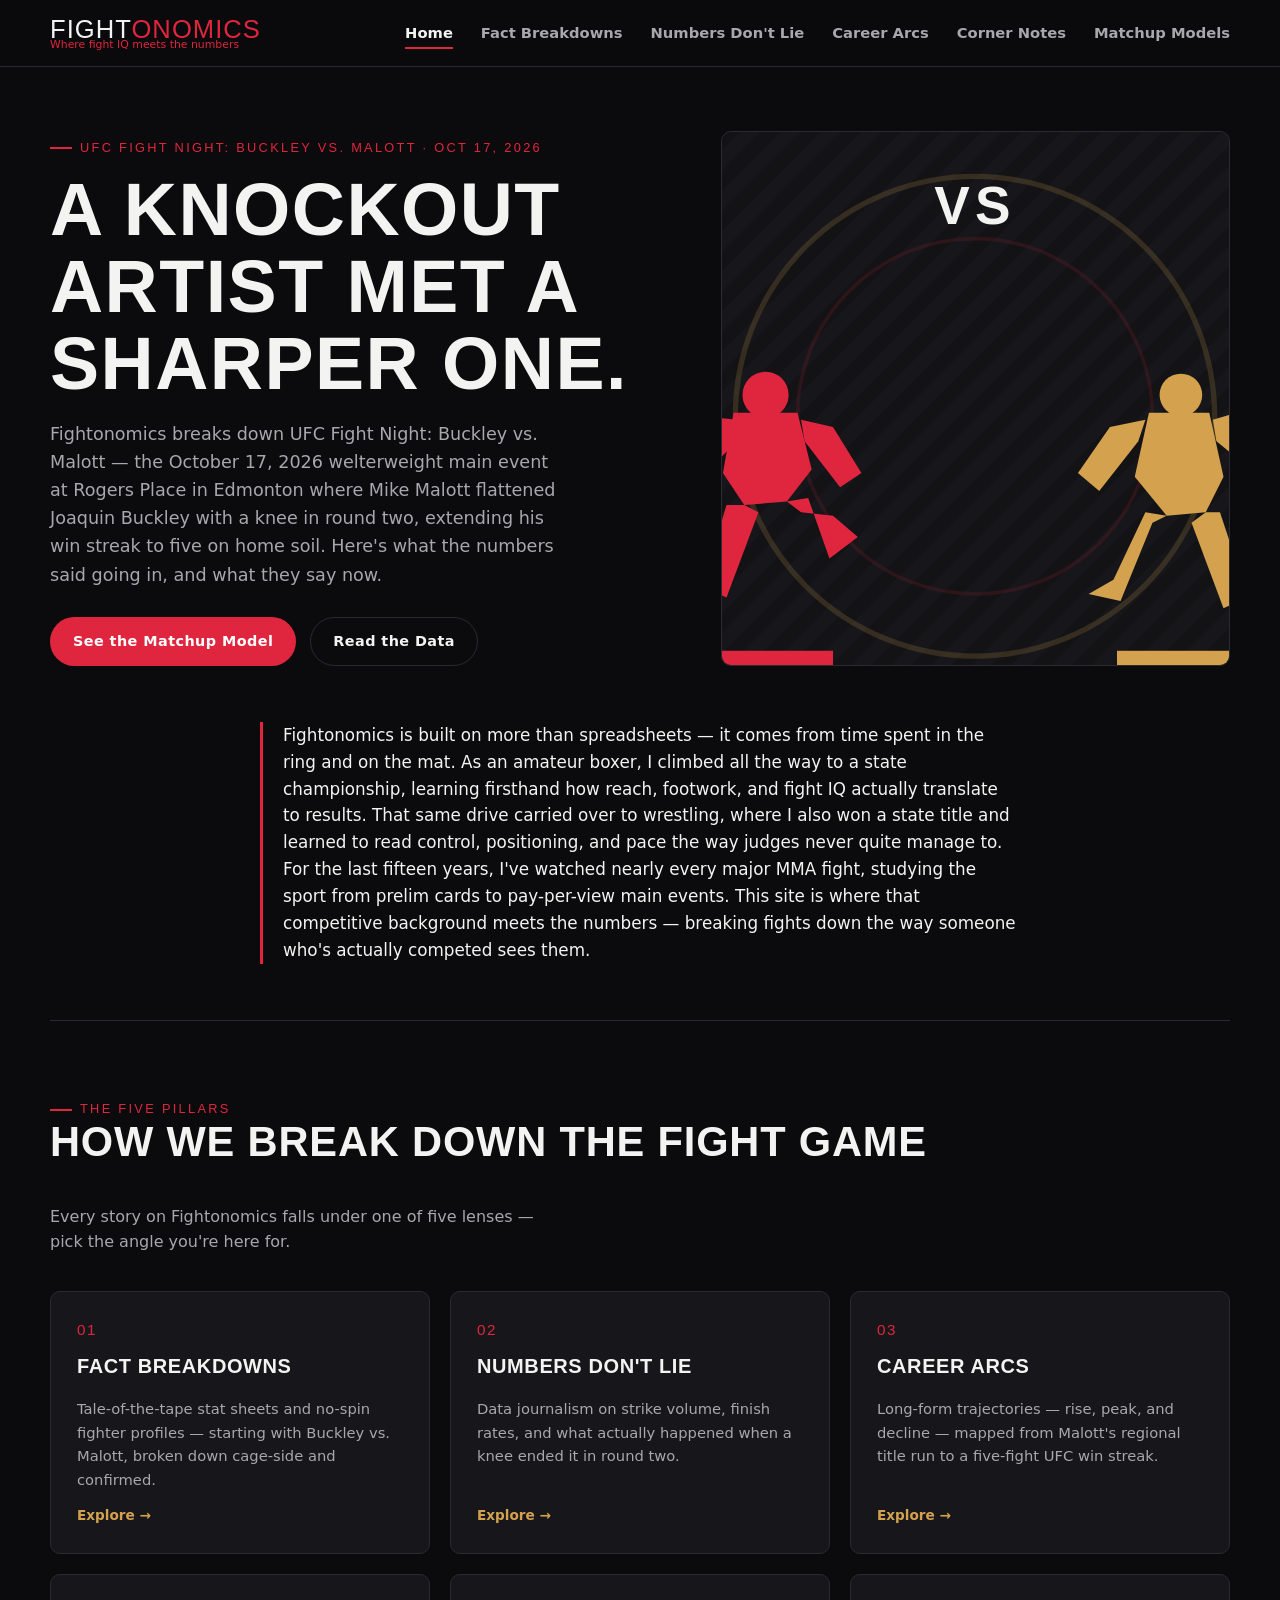
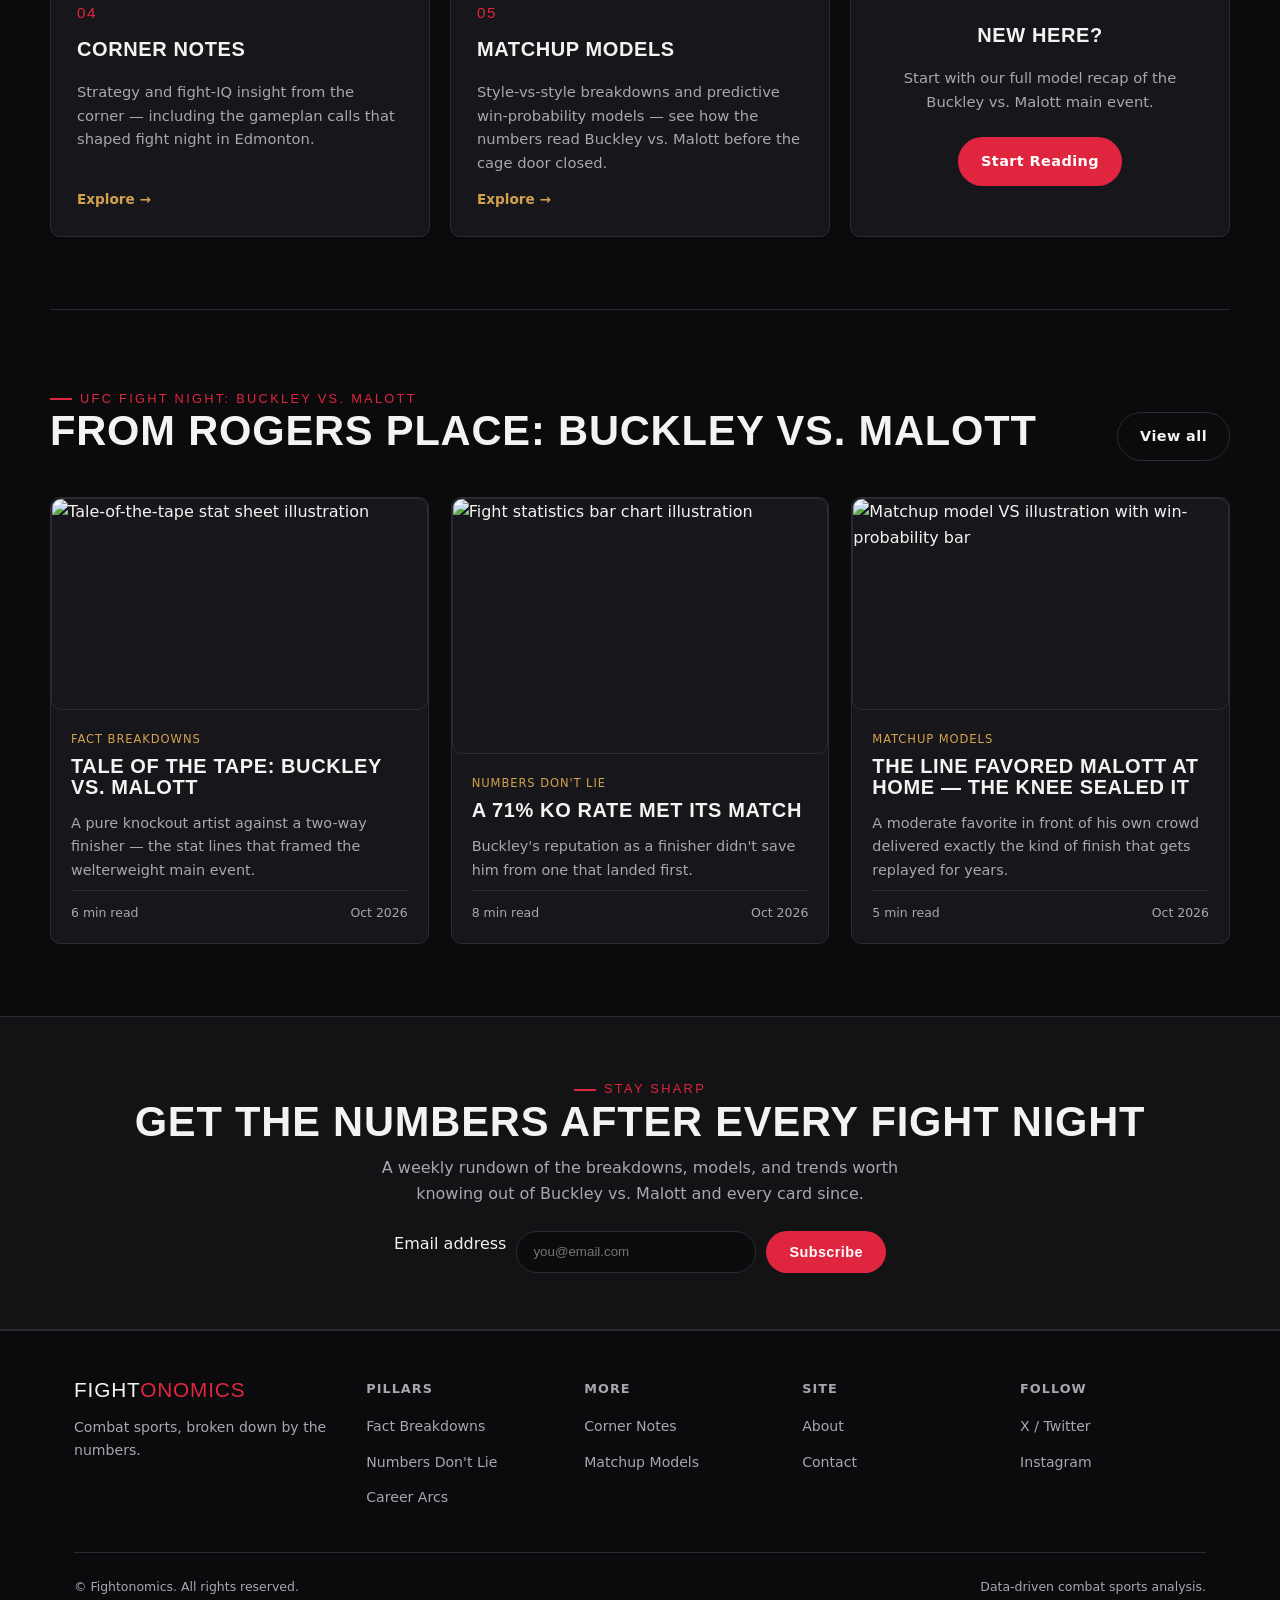
==== commit bca847a3: "Update site to the latest completed event: Buckley vs. Malott main was still on Hooker vs. Parnasse " ====
--- a/index.html
+++ b/index.html
@@ -3,8 +3,8 @@
 <head>
 <meta charset="UTF-8">
 <meta name="viewport" content="width=device-width, initial-scale=1.0">
-<title>Allen's 14th Career Choke — Fightonomics</title>
-<meta name="description" content="Fightonomics breaks down UFC Fight Night: Allen vs. Duncan with fact-checked stat sheets, data journalism, career trajectories, corner-side insight, and a full matchup model recap.">
+<title>One Knee Ends a Knockout Artist's Night — Fightonomics</title>
+<meta name="description" content="Fightonomics breaks down UFC Fight Night: Buckley vs. Malott with fact-checked stat sheets, data journalism, career trajectories, corner-side insight, and a full matchup model recap.">
 <link rel="canonical" href="https://jstoneman0715-gif.github.io/">
 <link rel="stylesheet" href="style.css">
 </head>
@@ -37,15 +37,15 @@
   <section class="hero container">
     <div class="hero-grid">
       <div>
-        <span class="eyebrow">UFC Fight Night: Allen vs. Duncan · Oct 10, 2026</span>
-        <h1>It took five rounds to find the opening.</h1>
-        <p class="lede">Fightonomics breaks down UFC Fight Night: Allen vs. Duncan — the October 10, 2026 main event at Meta APEX in Las Vegas where Brendan Allen submitted Christian Leroy Duncan with a rear-naked choke in the final round, extending his win streak to four and putting him a win away from title contention. Here's what the numbers said going in, and what they say now.</p>
+        <span class="eyebrow">UFC Fight Night: Buckley vs. Malott · Oct 17, 2026</span>
+        <h1>A knockout artist met a sharper one.</h1>
+        <p class="lede">Fightonomics breaks down UFC Fight Night: Buckley vs. Malott — the October 17, 2026 welterweight main event at Rogers Place in Edmonton where Mike Malott flattened Joaquin Buckley with a knee in round two, extending his win streak to five on home soil. Here's what the numbers said going in, and what they say now.</p>
         <div class="hero-actions">
           <a href="matchup-models.html" class="btn btn-primary">See the Matchup Model</a>
           <a href="numbers-dont-lie.html" class="btn btn-outline">Read the Data</a>
         </div>
       </div>
-      <img class="art ph-hero" src="images/hero-allen-duncan.svg" alt="Brendan Allen and Christian Leroy Duncan squaring off before the bell">
+      <img class="art ph-hero" src="images/hero-malott-buckley.svg" alt="Mike Malott and Joaquin Buckley squaring off before the bell">
     </div>
   </section>
 
@@ -68,36 +68,36 @@
       <div class="pillar-card">
         <span class="pillar-num">01</span>
         <h3>Fact Breakdowns</h3>
-        <p>Tale-of-the-tape stat sheets and no-spin fighter profiles — starting with Allen vs. Duncan, broken down cage-side and confirmed.</p>
+        <p>Tale-of-the-tape stat sheets and no-spin fighter profiles — starting with Buckley vs. Malott, broken down cage-side and confirmed.</p>
         <a href="fact-breakdowns.html" class="card-link">Explore &rarr;</a>
       </div>
       <div class="pillar-card">
         <span class="pillar-num">02</span>
         <h3>Numbers Don't Lie</h3>
-        <p>Data journalism on strike volume, finish rates, and what actually happened over a five-round grind at Meta APEX.</p>
+        <p>Data journalism on strike volume, finish rates, and what actually happened when a knee ended it in round two.</p>
         <a href="numbers-dont-lie.html" class="card-link">Explore &rarr;</a>
       </div>
       <div class="pillar-card">
         <span class="pillar-num">03</span>
         <h3>Career Arcs</h3>
-        <p>Long-form trajectories — rise, peak, and decline — mapped from Allen's regional setbacks to a four-fight win streak with title stakes.</p>
+        <p>Long-form trajectories — rise, peak, and decline — mapped from Malott's regional title run to a five-fight UFC win streak.</p>
         <a href="career-arcs.html" class="card-link">Explore &rarr;</a>
       </div>
       <div class="pillar-card">
         <span class="pillar-num">04</span>
         <h3>Corner Notes</h3>
-        <p>Strategy and fight-IQ insight from the corner — including the gameplan calls that shaped fight night in Las Vegas.</p>
+        <p>Strategy and fight-IQ insight from the corner — including the gameplan calls that shaped fight night in Edmonton.</p>
         <a href="corner-notes.html" class="card-link">Explore &rarr;</a>
       </div>
       <div class="pillar-card">
         <span class="pillar-num">05</span>
         <h3>Matchup Models</h3>
-        <p>Style-vs-style breakdowns and predictive win-probability models — see how the numbers read Allen vs. Duncan before the cage door closed.</p>
+        <p>Style-vs-style breakdowns and predictive win-probability models — see how the numbers read Buckley vs. Malott before the cage door closed.</p>
         <a href="matchup-models.html" class="card-link">Explore &rarr;</a>
       </div>
       <div class="pillar-card" style="justify-content:center; align-items:center; text-align:center;">
         <h3 style="margin-bottom:6px;">New here?</h3>
-        <p>Start with our full model recap of the Allen vs. Duncan main event.</p>
+        <p>Start with our full model recap of the Buckley vs. Malott main event.</p>
         <a href="matchup-models.html" class="btn btn-primary" style="margin-top:10px;">Start Reading</a>
       </div>
     </div>
@@ -107,8 +107,8 @@
   <section class="section container">
     <div class="section-head">
       <div>
-        <span class="eyebrow">UFC Fight Night: Allen vs. Duncan</span>
-        <h2>From Meta APEX: Allen vs. Duncan</h2>
+        <span class="eyebrow">UFC Fight Night: Buckley vs. Malott</span>
+        <h2>From Rogers Place: Buckley vs. Malott</h2>
       </div>
       <a href="numbers-dont-lie.html" class="btn btn-outline">View all</a>
     </div>
@@ -118,8 +118,8 @@
         <img class="art ph-wide" src="images/card-tape.svg" alt="Tale-of-the-tape stat sheet illustration">
         <div class="card-body">
           <span class="card-meta">Fact Breakdowns</span>
-          <h3>Tale of the Tape: Allen vs. Duncan</h3>
-          <p>A four-inch reach deficit and a 14-finish submission résumé — the stat lines that framed a five-round grind.</p>
+          <h3>Tale of the Tape: Buckley vs. Malott</h3>
+          <p>A pure knockout artist against a two-way finisher — the stat lines that framed the welterweight main event.</p>
           <div class="card-foot">
             <span>6 min read</span>
             <span>Oct 2026</span>
@@ -131,8 +131,8 @@
         <img class="art ph-wide" src="images/card-data.svg" alt="Fight statistics bar chart illustration">
         <div class="card-body">
           <span class="card-meta">Numbers Don't Lie</span>
-          <h3>Allen's 14th career rear-naked choke</h3>
-          <p>A finishing method he's used more than any other UFC middleweight — and it arrived with 2:14 left on the clock.</p>
+          <h3>A 71% KO rate met its match</h3>
+          <p>Buckley's reputation as a finisher didn't save him from one that landed first.</p>
           <div class="card-foot">
             <span>8 min read</span>
             <span>Oct 2026</span>
@@ -144,8 +144,8 @@
         <img class="art ph-wide" src="images/card-matchup.svg" alt="Matchup model VS illustration with win-probability bar">
         <div class="card-body">
           <span class="card-meta">Matchup Models</span>
-          <h3>The line called it a near pick'em — the clock agreed</h3>
-          <p>Books had this one close to even money, and it took until the final round to settle.</p>
+          <h3>The line favored Malott at home — the knee sealed it</h3>
+          <p>A moderate favorite in front of his own crowd delivered exactly the kind of finish that gets replayed for years.</p>
           <div class="card-foot">
             <span>5 min read</span>
             <span>Oct 2026</span>
@@ -160,7 +160,7 @@
     <div class="container">
       <span class="eyebrow" style="justify-content:center;">Stay Sharp</span>
       <h2>Get the numbers after every fight night</h2>
-      <p>A weekly rundown of the breakdowns, models, and trends worth knowing out of Allen vs. Duncan and every card since.</p>
+      <p>A weekly rundown of the breakdowns, models, and trends worth knowing out of Buckley vs. Malott and every card since.</p>
       <form onsubmit="return false;" style="display:flex; gap:10px; justify-content:center; flex-wrap:wrap;">
         <label for="signup-email" class="visually-hidden">Email address</label>
         <input type="email" id="signup-email" name="email" autocomplete="email" placeholder="you@email.com" style="padding:12px 16px; border-radius:999px; border:1px solid var(--border); background:var(--bg); color:var(--text); min-width:240px;">
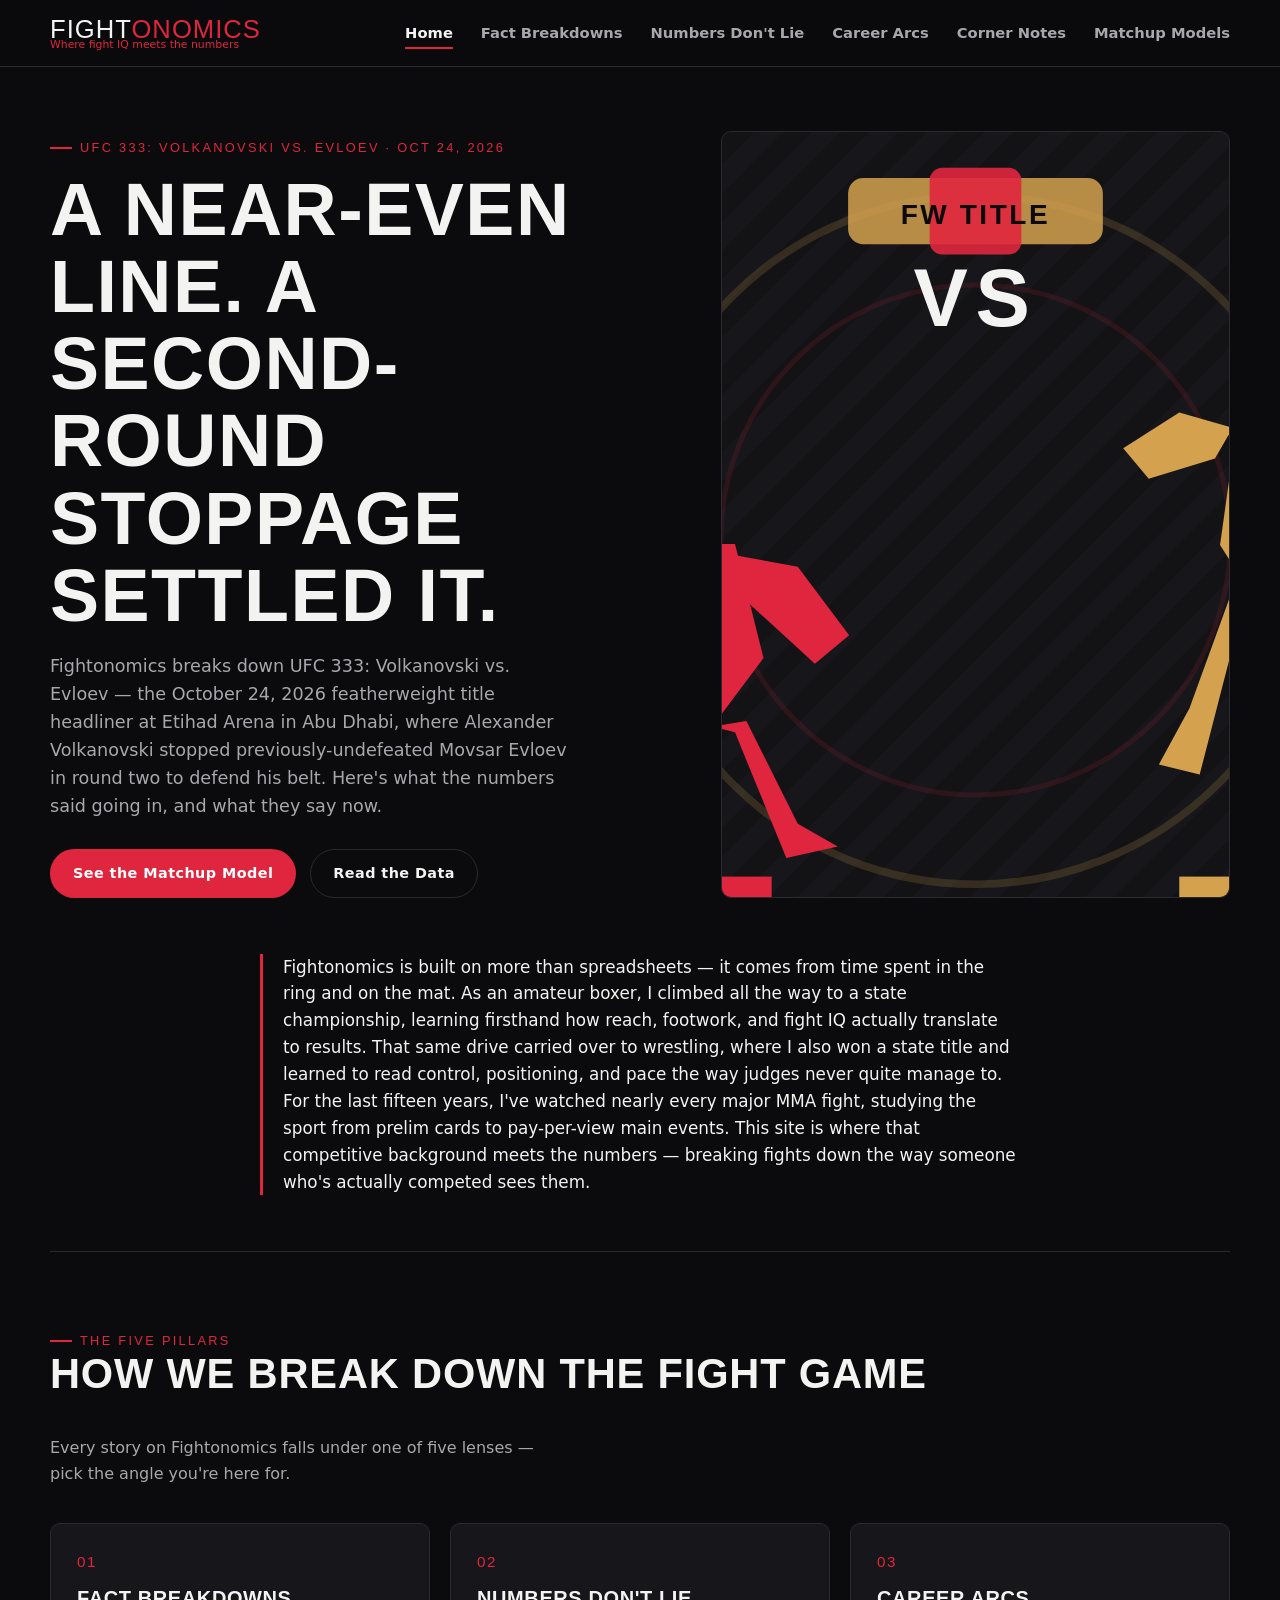
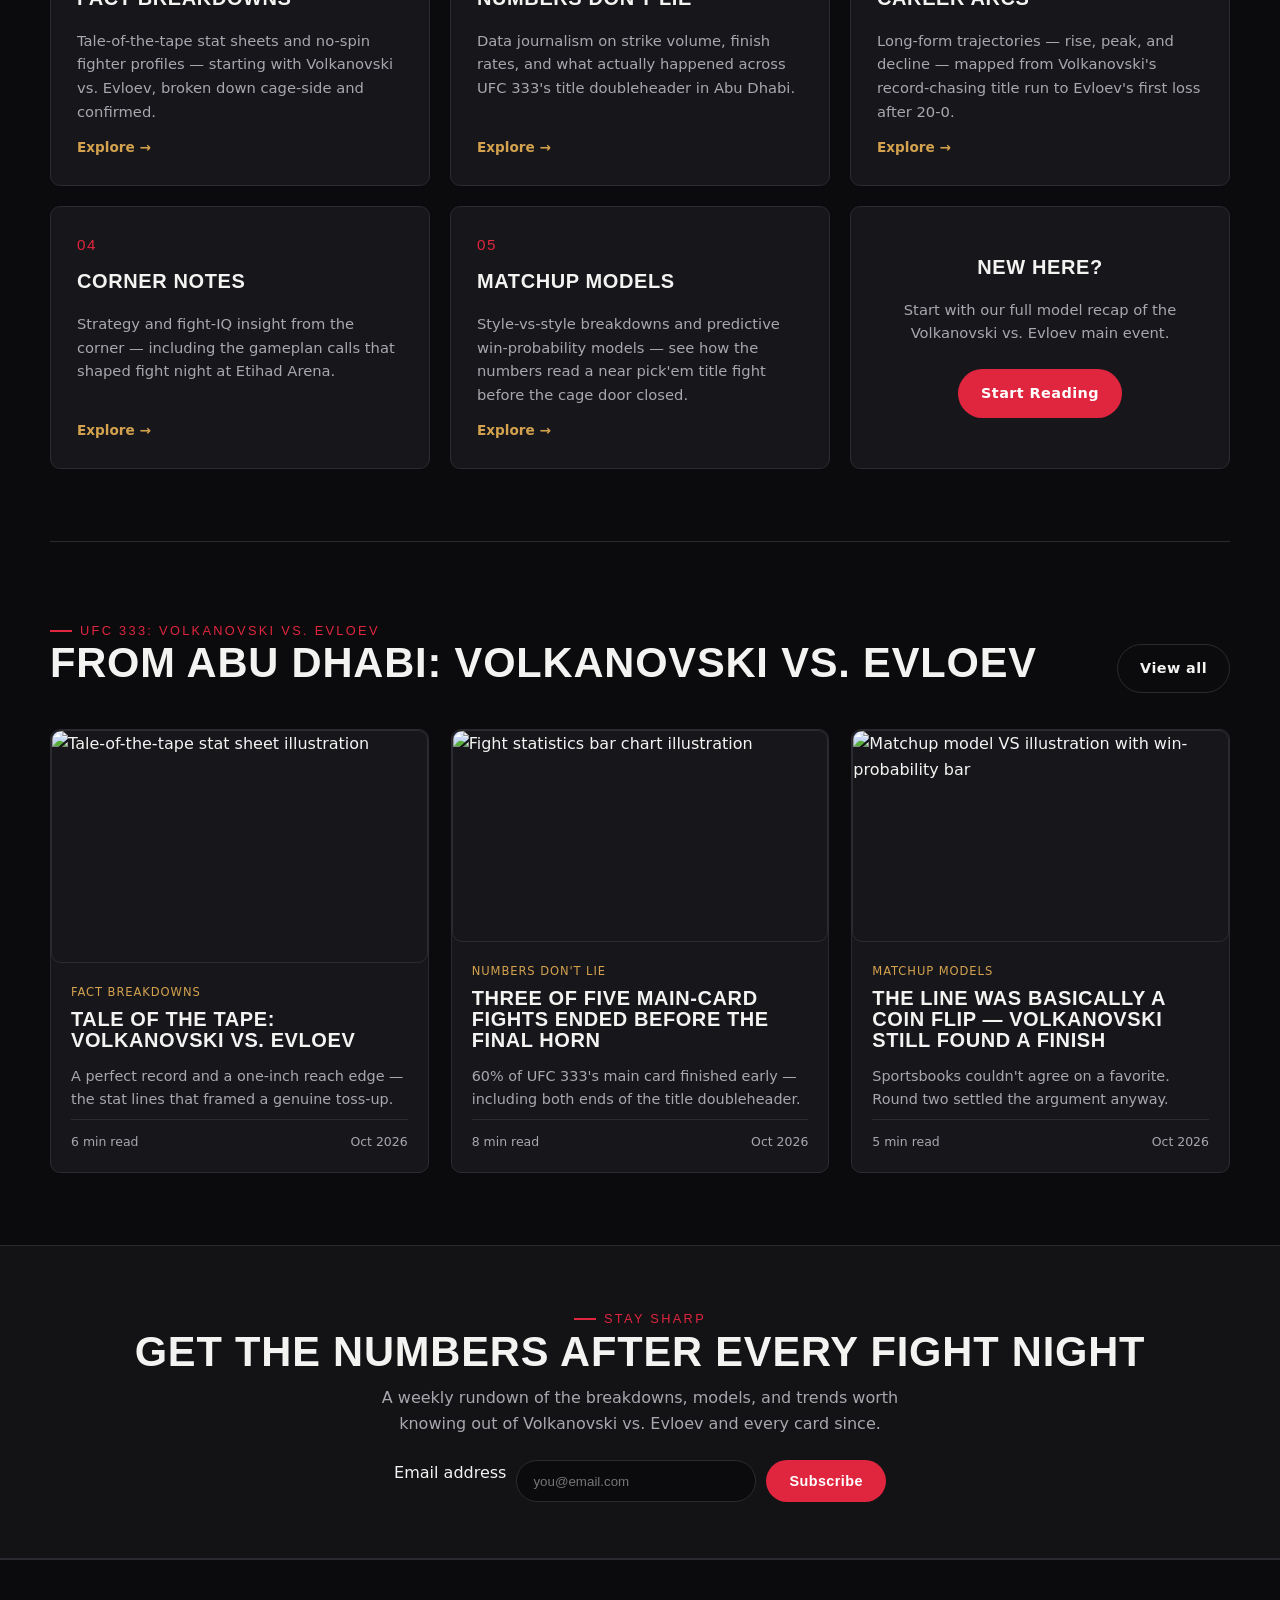
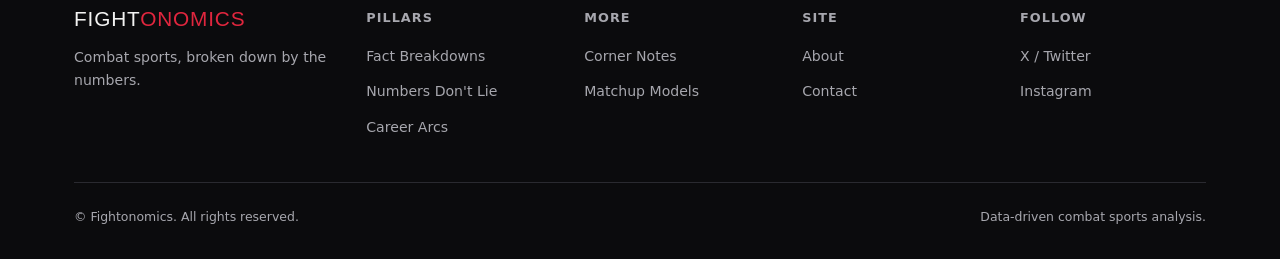
==== commit 21f4796b: "Update site to the latest completed event: Volkanovski vs. Evloev (UFC 333) Covers UFC 333, Oct 24, " ====
--- a/index.html
+++ b/index.html
@@ -3,8 +3,8 @@
 <head>
 <meta charset="UTF-8">
 <meta name="viewport" content="width=device-width, initial-scale=1.0">
-<title>One Knee Ends a Knockout Artist's Night — Fightonomics</title>
-<meta name="description" content="Fightonomics breaks down UFC Fight Night: Buckley vs. Malott with fact-checked stat sheets, data journalism, career trajectories, corner-side insight, and a full matchup model recap.">
+<title>Volkanovski Breaks the Tie With Aldo — Fightonomics</title>
+<meta name="description" content="Fightonomics breaks down UFC 333: Volkanovski vs. Evloev with fact-checked stat sheets, data journalism, career trajectories, corner-side insight, and a full matchup model recap.">
 <link rel="canonical" href="https://jstoneman0715-gif.github.io/">
 <link rel="stylesheet" href="style.css">
 </head>
@@ -37,15 +37,15 @@
   <section class="hero container">
     <div class="hero-grid">
       <div>
-        <span class="eyebrow">UFC Fight Night: Buckley vs. Malott · Oct 17, 2026</span>
-        <h1>A knockout artist met a sharper one.</h1>
-        <p class="lede">Fightonomics breaks down UFC Fight Night: Buckley vs. Malott — the October 17, 2026 welterweight main event at Rogers Place in Edmonton where Mike Malott flattened Joaquin Buckley with a knee in round two, extending his win streak to five on home soil. Here's what the numbers said going in, and what they say now.</p>
+        <span class="eyebrow">UFC 333: Volkanovski vs. Evloev · Oct 24, 2026</span>
+        <h1>A near-even line. A second-round stoppage settled it.</h1>
+        <p class="lede">Fightonomics breaks down UFC 333: Volkanovski vs. Evloev — the October 24, 2026 featherweight title headliner at Etihad Arena in Abu Dhabi, where Alexander Volkanovski stopped previously-undefeated Movsar Evloev in round two to defend his belt. Here's what the numbers said going in, and what they say now.</p>
         <div class="hero-actions">
           <a href="matchup-models.html" class="btn btn-primary">See the Matchup Model</a>
           <a href="numbers-dont-lie.html" class="btn btn-outline">Read the Data</a>
         </div>
       </div>
-      <img class="art ph-hero" src="images/hero-malott-buckley.svg" alt="Mike Malott and Joaquin Buckley squaring off before the bell">
+      <img class="art ph-hero" src="images/hero-volkanovski-evloev.svg" alt="Alexander Volkanovski and Movsar Evloev squaring off before the bell">
     </div>
   </section>
 
@@ -68,36 +68,36 @@
       <div class="pillar-card">
         <span class="pillar-num">01</span>
         <h3>Fact Breakdowns</h3>
-        <p>Tale-of-the-tape stat sheets and no-spin fighter profiles — starting with Buckley vs. Malott, broken down cage-side and confirmed.</p>
+        <p>Tale-of-the-tape stat sheets and no-spin fighter profiles — starting with Volkanovski vs. Evloev, broken down cage-side and confirmed.</p>
         <a href="fact-breakdowns.html" class="card-link">Explore &rarr;</a>
       </div>
       <div class="pillar-card">
         <span class="pillar-num">02</span>
         <h3>Numbers Don't Lie</h3>
-        <p>Data journalism on strike volume, finish rates, and what actually happened when a knee ended it in round two.</p>
+        <p>Data journalism on strike volume, finish rates, and what actually happened across UFC 333's title doubleheader in Abu Dhabi.</p>
         <a href="numbers-dont-lie.html" class="card-link">Explore &rarr;</a>
       </div>
       <div class="pillar-card">
         <span class="pillar-num">03</span>
         <h3>Career Arcs</h3>
-        <p>Long-form trajectories — rise, peak, and decline — mapped from Malott's regional title run to a five-fight UFC win streak.</p>
+        <p>Long-form trajectories — rise, peak, and decline — mapped from Volkanovski's record-chasing title run to Evloev's first loss after 20-0.</p>
         <a href="career-arcs.html" class="card-link">Explore &rarr;</a>
       </div>
       <div class="pillar-card">
         <span class="pillar-num">04</span>
         <h3>Corner Notes</h3>
-        <p>Strategy and fight-IQ insight from the corner — including the gameplan calls that shaped fight night in Edmonton.</p>
+        <p>Strategy and fight-IQ insight from the corner — including the gameplan calls that shaped fight night at Etihad Arena.</p>
         <a href="corner-notes.html" class="card-link">Explore &rarr;</a>
       </div>
       <div class="pillar-card">
         <span class="pillar-num">05</span>
         <h3>Matchup Models</h3>
-        <p>Style-vs-style breakdowns and predictive win-probability models — see how the numbers read Buckley vs. Malott before the cage door closed.</p>
+        <p>Style-vs-style breakdowns and predictive win-probability models — see how the numbers read a near pick'em title fight before the cage door closed.</p>
         <a href="matchup-models.html" class="card-link">Explore &rarr;</a>
       </div>
       <div class="pillar-card" style="justify-content:center; align-items:center; text-align:center;">
         <h3 style="margin-bottom:6px;">New here?</h3>
-        <p>Start with our full model recap of the Buckley vs. Malott main event.</p>
+        <p>Start with our full model recap of the Volkanovski vs. Evloev main event.</p>
         <a href="matchup-models.html" class="btn btn-primary" style="margin-top:10px;">Start Reading</a>
       </div>
     </div>
@@ -107,8 +107,8 @@
   <section class="section container">
     <div class="section-head">
       <div>
-        <span class="eyebrow">UFC Fight Night: Buckley vs. Malott</span>
-        <h2>From Rogers Place: Buckley vs. Malott</h2>
+        <span class="eyebrow">UFC 333: Volkanovski vs. Evloev</span>
+        <h2>From Abu Dhabi: Volkanovski vs. Evloev</h2>
       </div>
       <a href="numbers-dont-lie.html" class="btn btn-outline">View all</a>
     </div>
@@ -118,8 +118,8 @@
         <img class="art ph-wide" src="images/card-tape.svg" alt="Tale-of-the-tape stat sheet illustration">
         <div class="card-body">
           <span class="card-meta">Fact Breakdowns</span>
-          <h3>Tale of the Tape: Buckley vs. Malott</h3>
-          <p>A pure knockout artist against a two-way finisher — the stat lines that framed the welterweight main event.</p>
+          <h3>Tale of the Tape: Volkanovski vs. Evloev</h3>
+          <p>A perfect record and a one-inch reach edge — the stat lines that framed a genuine toss-up.</p>
           <div class="card-foot">
             <span>6 min read</span>
             <span>Oct 2026</span>
@@ -131,8 +131,8 @@
         <img class="art ph-wide" src="images/card-data.svg" alt="Fight statistics bar chart illustration">
         <div class="card-body">
           <span class="card-meta">Numbers Don't Lie</span>
-          <h3>A 71% KO rate met its match</h3>
-          <p>Buckley's reputation as a finisher didn't save him from one that landed first.</p>
+          <h3>Three of five main-card fights ended before the final horn</h3>
+          <p>60% of UFC 333's main card finished early — including both ends of the title doubleheader.</p>
           <div class="card-foot">
             <span>8 min read</span>
             <span>Oct 2026</span>
@@ -144,8 +144,8 @@
         <img class="art ph-wide" src="images/card-matchup.svg" alt="Matchup model VS illustration with win-probability bar">
         <div class="card-body">
           <span class="card-meta">Matchup Models</span>
-          <h3>The line favored Malott at home — the knee sealed it</h3>
-          <p>A moderate favorite in front of his own crowd delivered exactly the kind of finish that gets replayed for years.</p>
+          <h3>The line was basically a coin flip — Volkanovski still found a finish</h3>
+          <p>Sportsbooks couldn't agree on a favorite. Round two settled the argument anyway.</p>
           <div class="card-foot">
             <span>5 min read</span>
             <span>Oct 2026</span>
@@ -160,7 +160,7 @@
     <div class="container">
       <span class="eyebrow" style="justify-content:center;">Stay Sharp</span>
       <h2>Get the numbers after every fight night</h2>
-      <p>A weekly rundown of the breakdowns, models, and trends worth knowing out of Buckley vs. Malott and every card since.</p>
+      <p>A weekly rundown of the breakdowns, models, and trends worth knowing out of Volkanovski vs. Evloev and every card since.</p>
       <form onsubmit="return false;" style="display:flex; gap:10px; justify-content:center; flex-wrap:wrap;">
         <label for="signup-email" class="visually-hidden">Email address</label>
         <input type="email" id="signup-email" name="email" autocomplete="email" placeholder="you@email.com" style="padding:12px 16px; border-radius:999px; border:1px solid var(--border); background:var(--bg); color:var(--text); min-width:240px;">
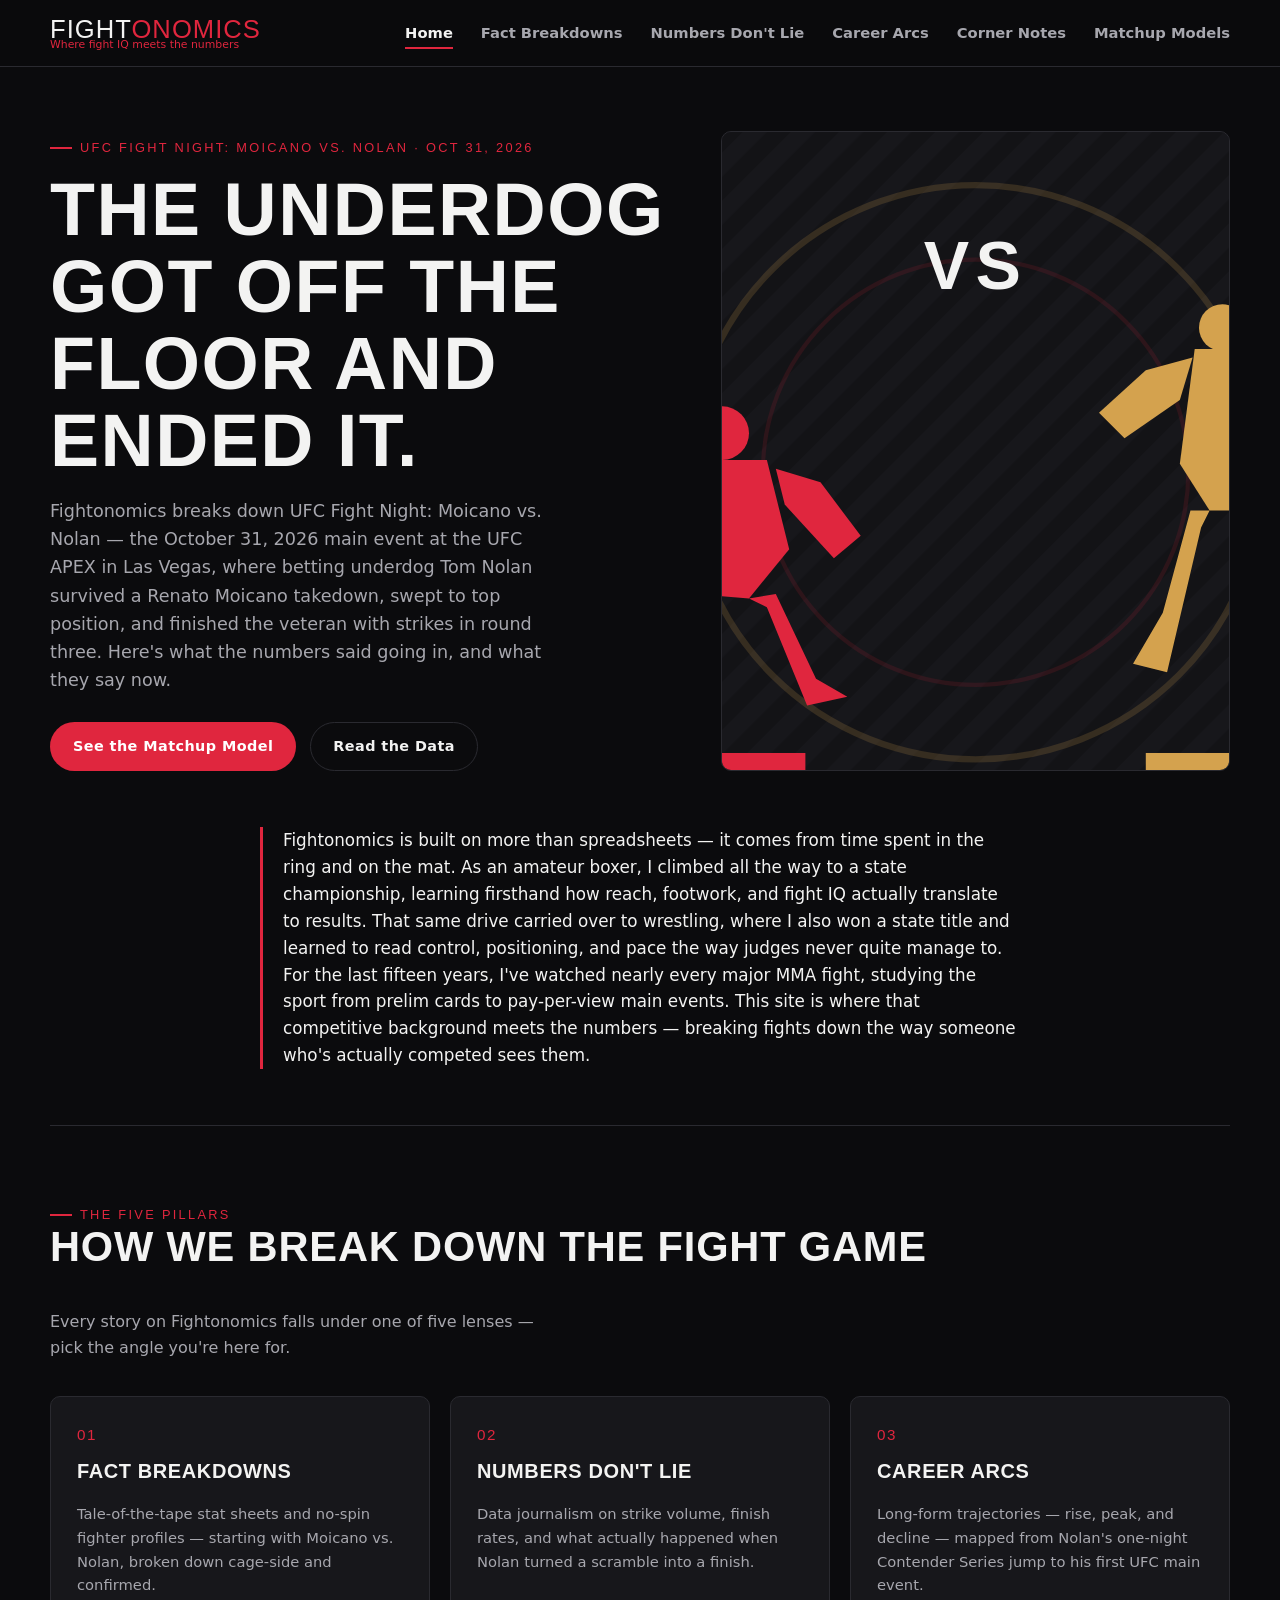
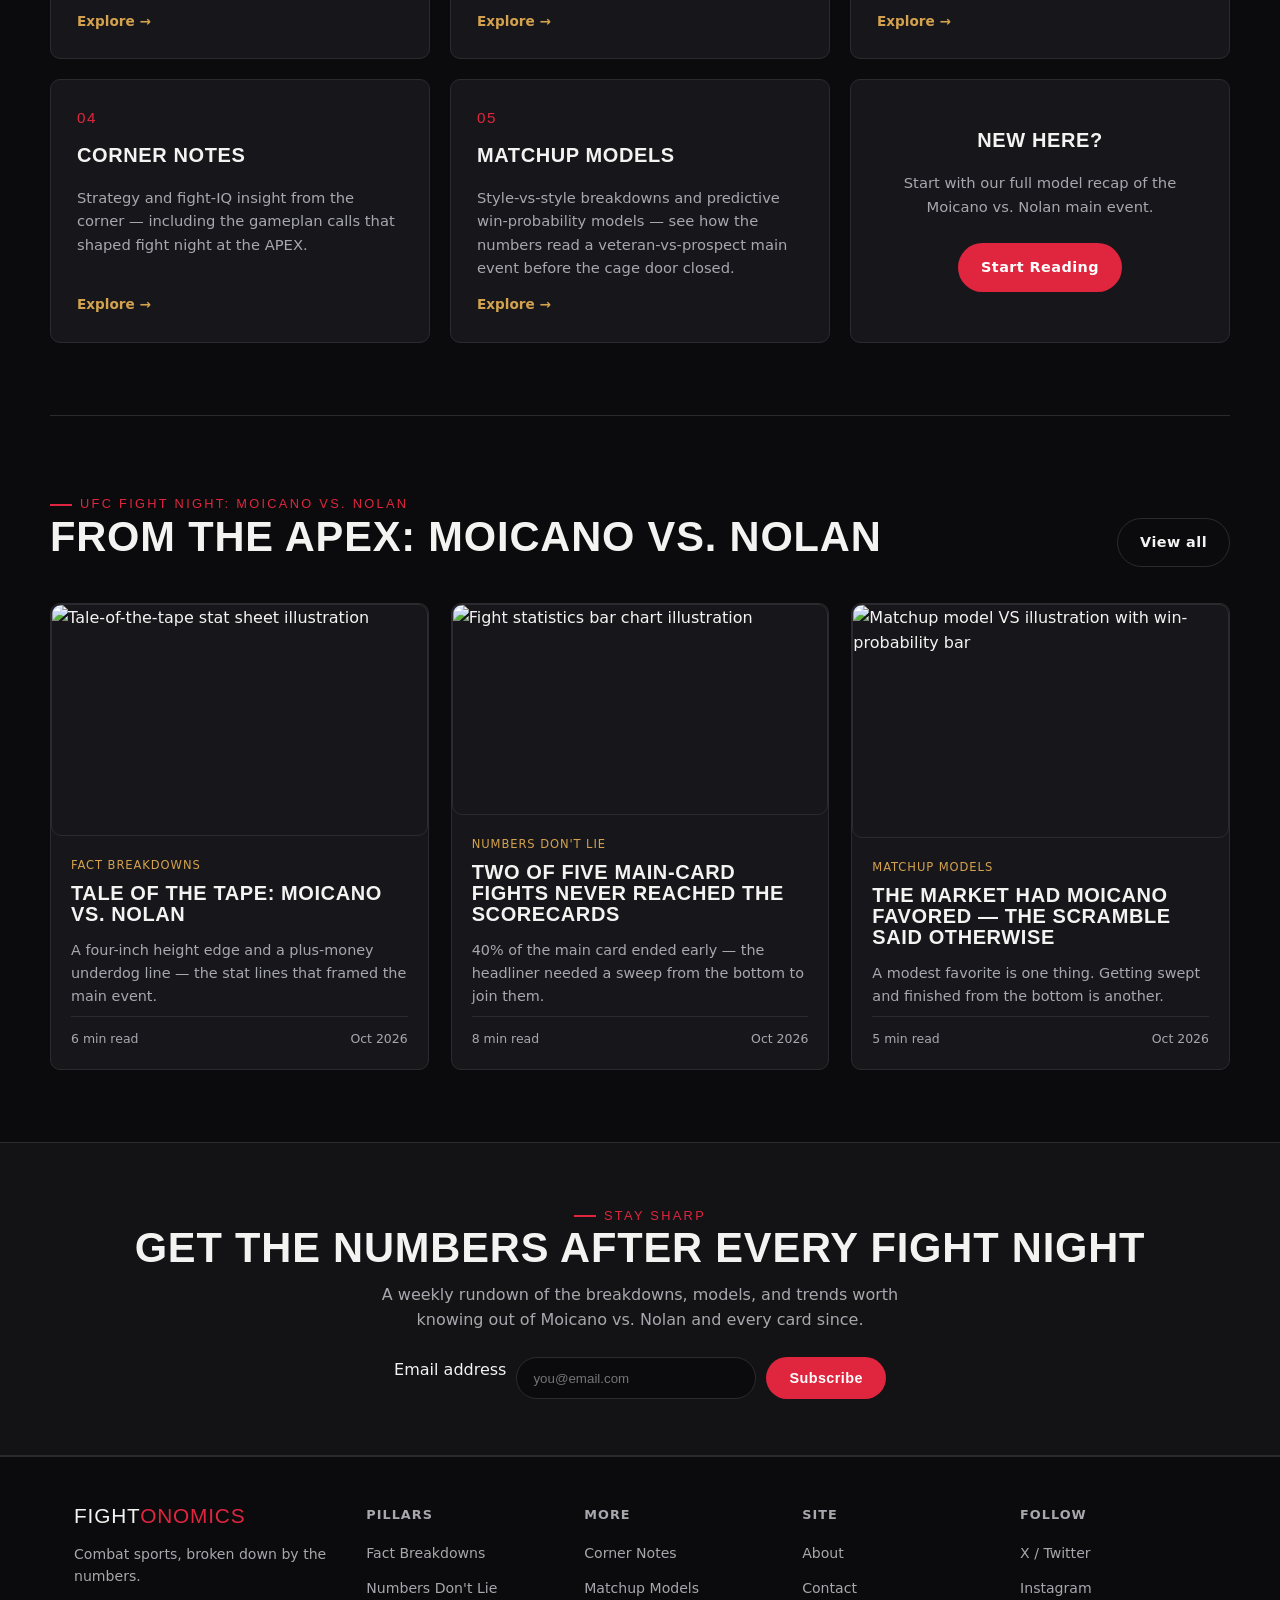
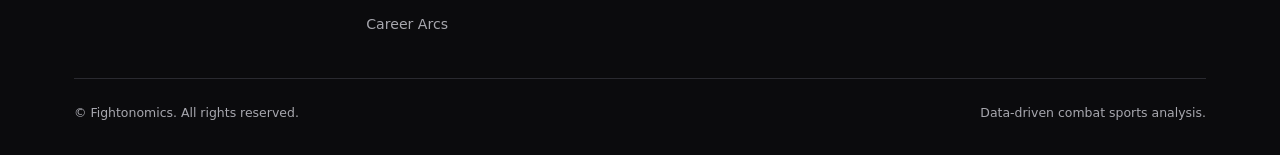
==== commit c5f07405: "Update site to the latest completed event: Moicano vs. Nolan (UFC Vegas 123) Covers UFC Fight Night:" ====
--- a/index.html
+++ b/index.html
@@ -3,8 +3,8 @@
 <head>
 <meta charset="UTF-8">
 <meta name="viewport" content="width=device-width, initial-scale=1.0">
-<title>Volkanovski Breaks the Tie With Aldo — Fightonomics</title>
-<meta name="description" content="Fightonomics breaks down UFC 333: Volkanovski vs. Evloev with fact-checked stat sheets, data journalism, career trajectories, corner-side insight, and a full matchup model recap.">
+<title>Tom Nolan's Biggest Win Came as an Underdog — Fightonomics</title>
+<meta name="description" content="Fightonomics breaks down UFC Fight Night: Moicano vs. Nolan with fact-checked stat sheets, data journalism, career trajectories, corner-side insight, and a full matchup model recap.">
 <link rel="canonical" href="https://jstoneman0715-gif.github.io/">
 <link rel="stylesheet" href="style.css">
 </head>
@@ -37,15 +37,15 @@
   <section class="hero container">
     <div class="hero-grid">
       <div>
-        <span class="eyebrow">UFC 333: Volkanovski vs. Evloev · Oct 24, 2026</span>
-        <h1>A near-even line. A second-round stoppage settled it.</h1>
-        <p class="lede">Fightonomics breaks down UFC 333: Volkanovski vs. Evloev — the October 24, 2026 featherweight title headliner at Etihad Arena in Abu Dhabi, where Alexander Volkanovski stopped previously-undefeated Movsar Evloev in round two to defend his belt. Here's what the numbers said going in, and what they say now.</p>
+        <span class="eyebrow">UFC Fight Night: Moicano vs. Nolan · Oct 31, 2026</span>
+        <h1>The underdog got off the floor and ended it.</h1>
+        <p class="lede">Fightonomics breaks down UFC Fight Night: Moicano vs. Nolan — the October 31, 2026 main event at the UFC APEX in Las Vegas, where betting underdog Tom Nolan survived a Renato Moicano takedown, swept to top position, and finished the veteran with strikes in round three. Here's what the numbers said going in, and what they say now.</p>
         <div class="hero-actions">
           <a href="matchup-models.html" class="btn btn-primary">See the Matchup Model</a>
           <a href="numbers-dont-lie.html" class="btn btn-outline">Read the Data</a>
         </div>
       </div>
-      <img class="art ph-hero" src="images/hero-volkanovski-evloev.svg" alt="Alexander Volkanovski and Movsar Evloev squaring off before the bell">
+      <img class="art ph-hero" src="images/hero-moicano-nolan.svg" alt="Renato Moicano and Tom Nolan squaring off before the bell">
     </div>
   </section>
 
@@ -68,36 +68,36 @@
       <div class="pillar-card">
         <span class="pillar-num">01</span>
         <h3>Fact Breakdowns</h3>
-        <p>Tale-of-the-tape stat sheets and no-spin fighter profiles — starting with Volkanovski vs. Evloev, broken down cage-side and confirmed.</p>
+        <p>Tale-of-the-tape stat sheets and no-spin fighter profiles — starting with Moicano vs. Nolan, broken down cage-side and confirmed.</p>
         <a href="fact-breakdowns.html" class="card-link">Explore &rarr;</a>
       </div>
       <div class="pillar-card">
         <span class="pillar-num">02</span>
         <h3>Numbers Don't Lie</h3>
-        <p>Data journalism on strike volume, finish rates, and what actually happened across UFC 333's title doubleheader in Abu Dhabi.</p>
+        <p>Data journalism on strike volume, finish rates, and what actually happened when Nolan turned a scramble into a finish.</p>
         <a href="numbers-dont-lie.html" class="card-link">Explore &rarr;</a>
       </div>
       <div class="pillar-card">
         <span class="pillar-num">03</span>
         <h3>Career Arcs</h3>
-        <p>Long-form trajectories — rise, peak, and decline — mapped from Volkanovski's record-chasing title run to Evloev's first loss after 20-0.</p>
+        <p>Long-form trajectories — rise, peak, and decline — mapped from Nolan's one-night Contender Series jump to his first UFC main event.</p>
         <a href="career-arcs.html" class="card-link">Explore &rarr;</a>
       </div>
       <div class="pillar-card">
         <span class="pillar-num">04</span>
         <h3>Corner Notes</h3>
-        <p>Strategy and fight-IQ insight from the corner — including the gameplan calls that shaped fight night at Etihad Arena.</p>
+        <p>Strategy and fight-IQ insight from the corner — including the gameplan calls that shaped fight night at the APEX.</p>
         <a href="corner-notes.html" class="card-link">Explore &rarr;</a>
       </div>
       <div class="pillar-card">
         <span class="pillar-num">05</span>
         <h3>Matchup Models</h3>
-        <p>Style-vs-style breakdowns and predictive win-probability models — see how the numbers read a near pick'em title fight before the cage door closed.</p>
+        <p>Style-vs-style breakdowns and predictive win-probability models — see how the numbers read a veteran-vs-prospect main event before the cage door closed.</p>
         <a href="matchup-models.html" class="card-link">Explore &rarr;</a>
       </div>
       <div class="pillar-card" style="justify-content:center; align-items:center; text-align:center;">
         <h3 style="margin-bottom:6px;">New here?</h3>
-        <p>Start with our full model recap of the Volkanovski vs. Evloev main event.</p>
+        <p>Start with our full model recap of the Moicano vs. Nolan main event.</p>
         <a href="matchup-models.html" class="btn btn-primary" style="margin-top:10px;">Start Reading</a>
       </div>
     </div>
@@ -107,8 +107,8 @@
   <section class="section container">
     <div class="section-head">
       <div>
-        <span class="eyebrow">UFC 333: Volkanovski vs. Evloev</span>
-        <h2>From Abu Dhabi: Volkanovski vs. Evloev</h2>
+        <span class="eyebrow">UFC Fight Night: Moicano vs. Nolan</span>
+        <h2>From the APEX: Moicano vs. Nolan</h2>
       </div>
       <a href="numbers-dont-lie.html" class="btn btn-outline">View all</a>
     </div>
@@ -118,8 +118,8 @@
         <img class="art ph-wide" src="images/card-tape.svg" alt="Tale-of-the-tape stat sheet illustration">
         <div class="card-body">
           <span class="card-meta">Fact Breakdowns</span>
-          <h3>Tale of the Tape: Volkanovski vs. Evloev</h3>
-          <p>A perfect record and a one-inch reach edge — the stat lines that framed a genuine toss-up.</p>
+          <h3>Tale of the Tape: Moicano vs. Nolan</h3>
+          <p>A four-inch height edge and a plus-money underdog line — the stat lines that framed the main event.</p>
           <div class="card-foot">
             <span>6 min read</span>
             <span>Oct 2026</span>
@@ -131,8 +131,8 @@
         <img class="art ph-wide" src="images/card-data.svg" alt="Fight statistics bar chart illustration">
         <div class="card-body">
           <span class="card-meta">Numbers Don't Lie</span>
-          <h3>Three of five main-card fights ended before the final horn</h3>
-          <p>60% of UFC 333's main card finished early — including both ends of the title doubleheader.</p>
+          <h3>Two of five main-card fights never reached the scorecards</h3>
+          <p>40% of the main card ended early — the headliner needed a sweep from the bottom to join them.</p>
           <div class="card-foot">
             <span>8 min read</span>
             <span>Oct 2026</span>
@@ -144,8 +144,8 @@
         <img class="art ph-wide" src="images/card-matchup.svg" alt="Matchup model VS illustration with win-probability bar">
         <div class="card-body">
           <span class="card-meta">Matchup Models</span>
-          <h3>The line was basically a coin flip — Volkanovski still found a finish</h3>
-          <p>Sportsbooks couldn't agree on a favorite. Round two settled the argument anyway.</p>
+          <h3>The market had Moicano favored — the scramble said otherwise</h3>
+          <p>A modest favorite is one thing. Getting swept and finished from the bottom is another.</p>
           <div class="card-foot">
             <span>5 min read</span>
             <span>Oct 2026</span>
@@ -160,7 +160,7 @@
     <div class="container">
       <span class="eyebrow" style="justify-content:center;">Stay Sharp</span>
       <h2>Get the numbers after every fight night</h2>
-      <p>A weekly rundown of the breakdowns, models, and trends worth knowing out of Volkanovski vs. Evloev and every card since.</p>
+      <p>A weekly rundown of the breakdowns, models, and trends worth knowing out of Moicano vs. Nolan and every card since.</p>
       <form onsubmit="return false;" style="display:flex; gap:10px; justify-content:center; flex-wrap:wrap;">
         <label for="signup-email" class="visually-hidden">Email address</label>
         <input type="email" id="signup-email" name="email" autocomplete="email" placeholder="you@email.com" style="padding:12px 16px; border-radius:999px; border:1px solid var(--border); background:var(--bg); color:var(--text); min-width:240px;">
